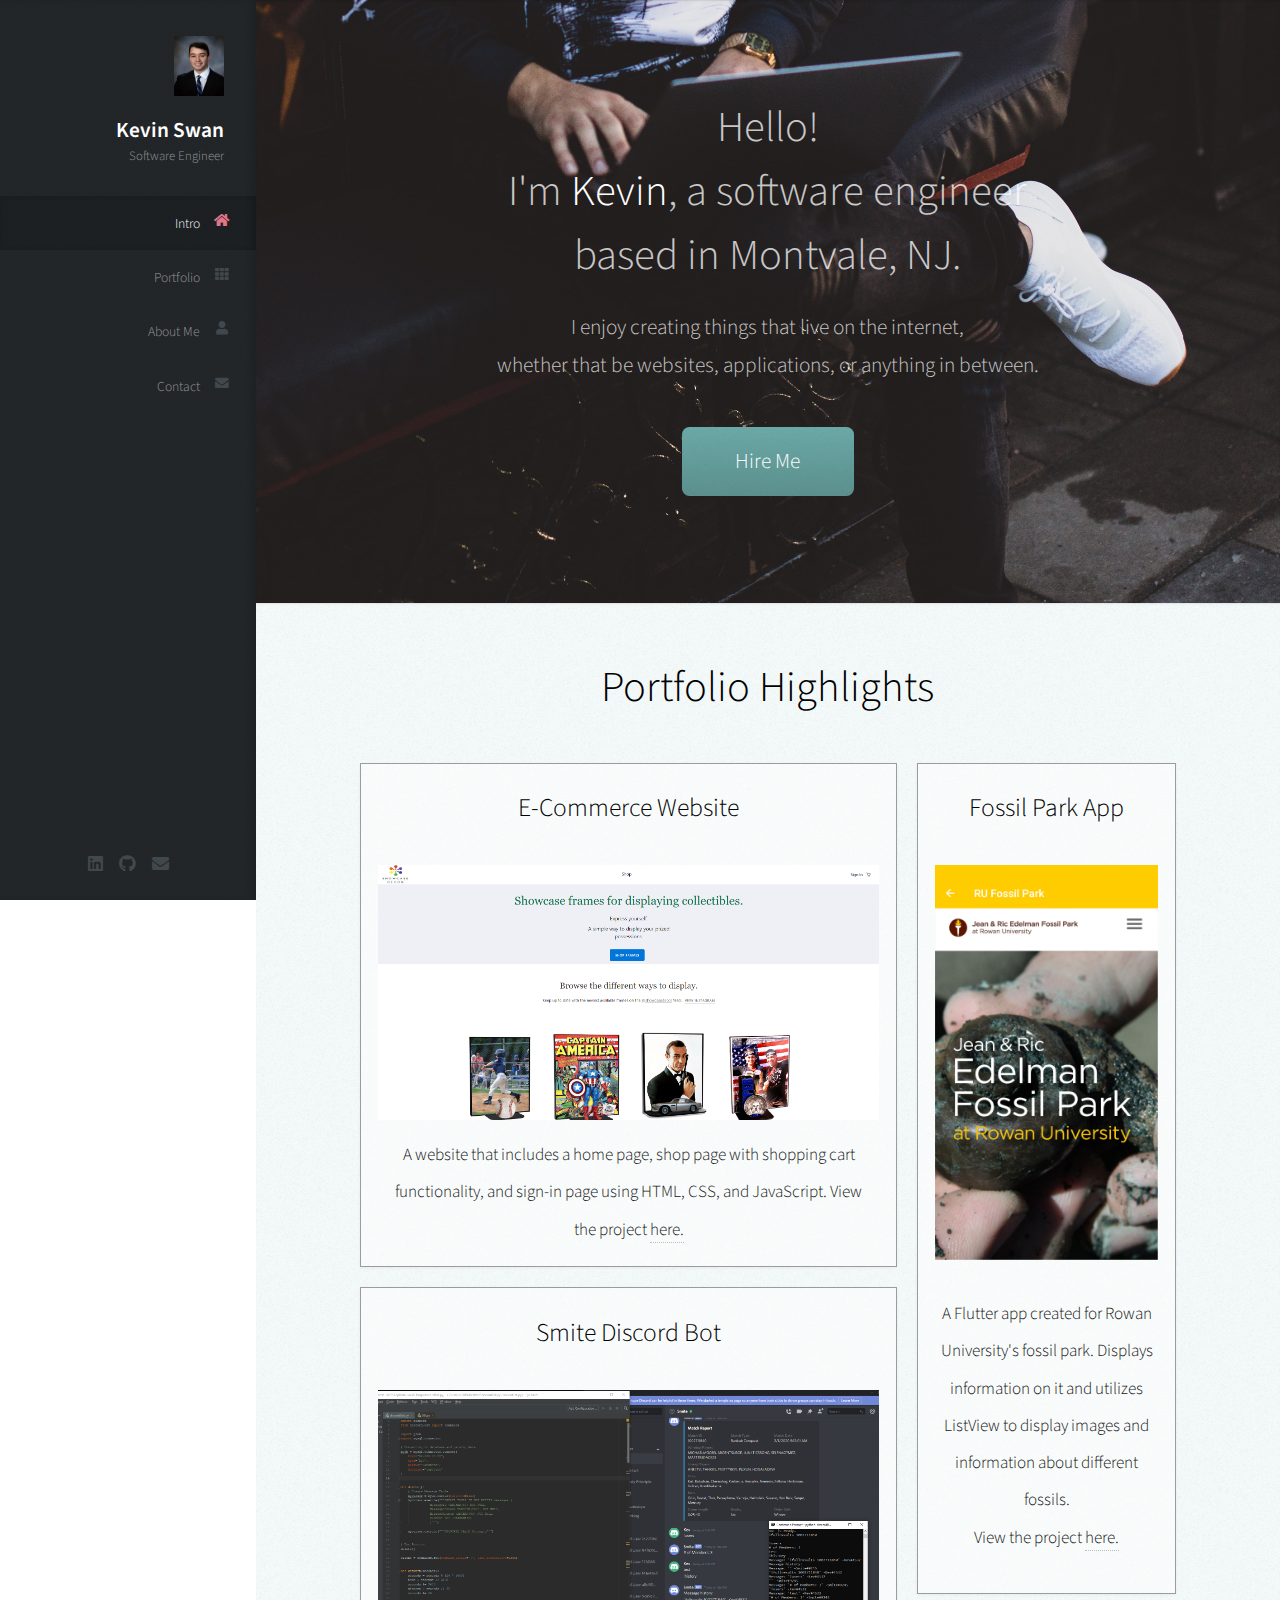
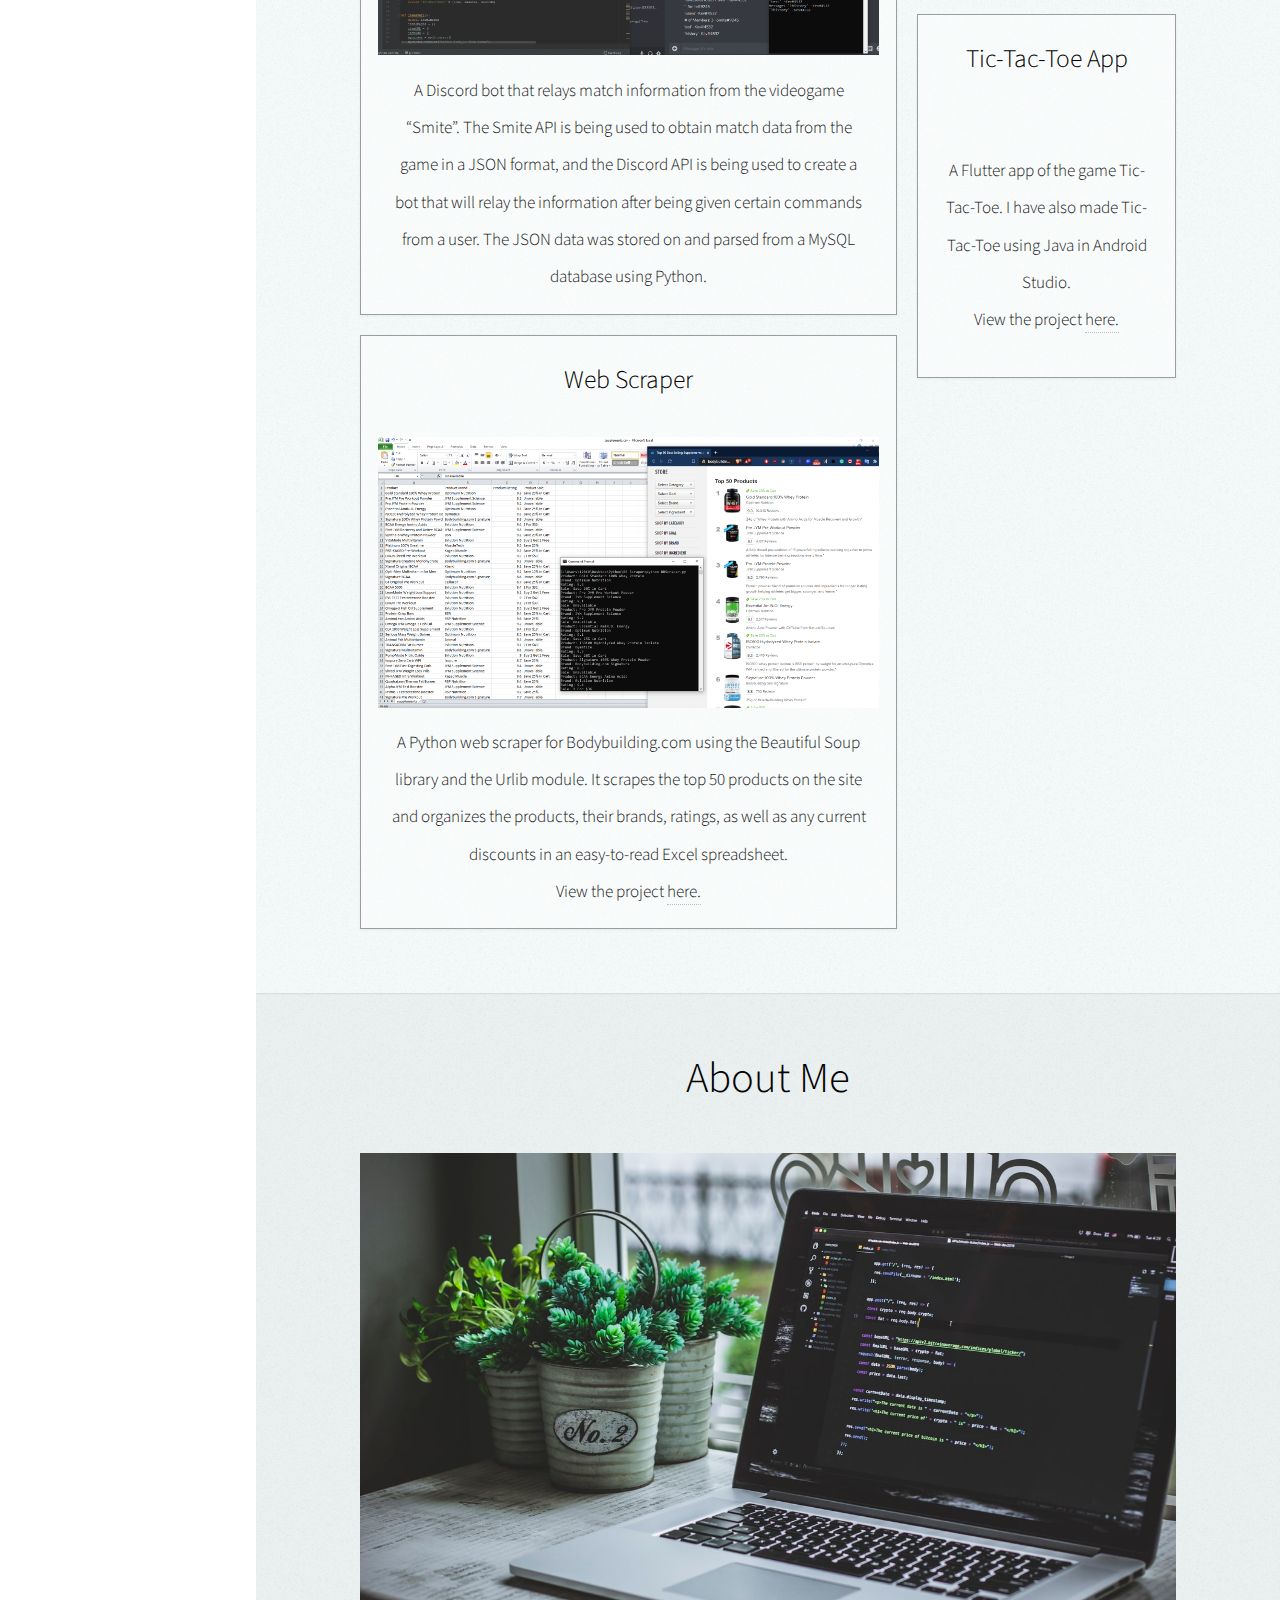
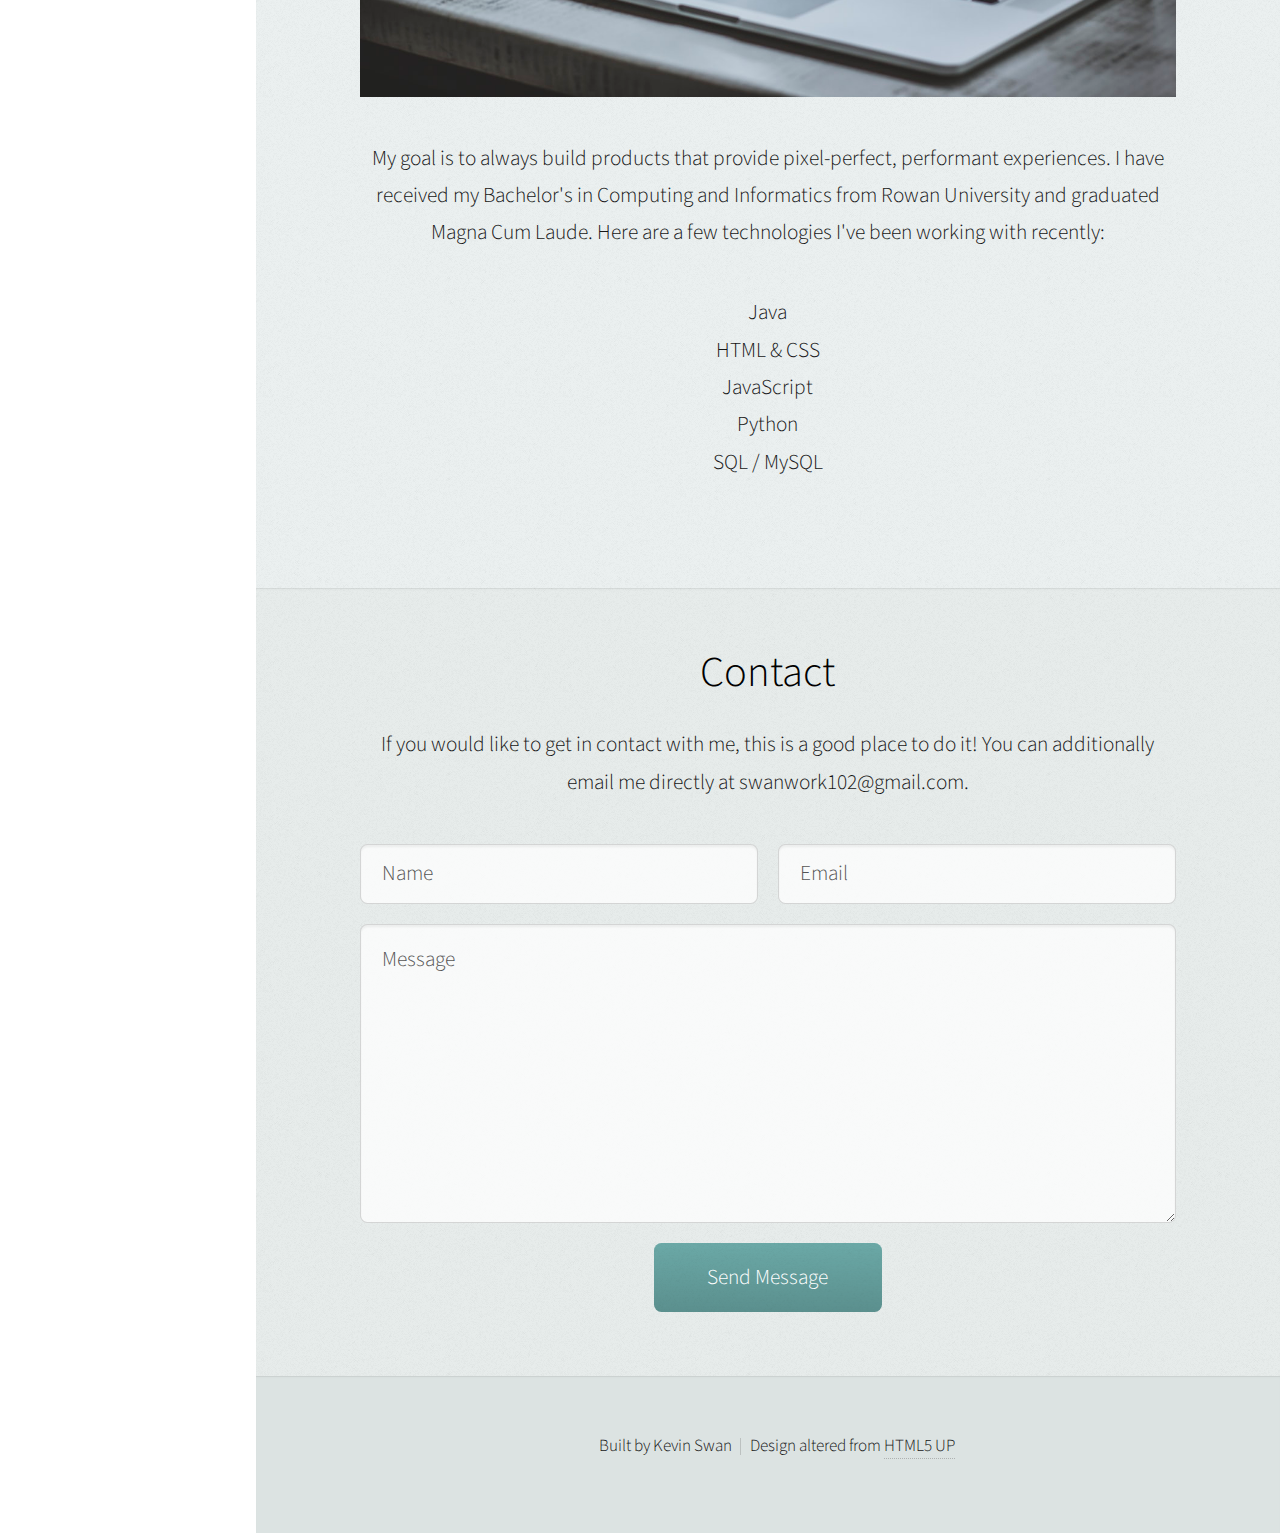
==== index.html @ 659f4542 "Add files via upload" ====
<!DOCTYPE HTML>
<!--
	Prologue by HTML5 UP
	html5up.net | @ajlkn
	Free for personal and commercial use under the CCA 3.0 license (html5up.net/license)
-->
<html>
	<head>
		<title>Prologue by HTML5 UP</title>
		<meta charset="utf-8" />
		<meta name="viewport" content="width=device-width, initial-scale=1, user-scalable=no" />
		<link rel="stylesheet" href="assets/css/main.css" />
	</head>
	<body class="is-preload">

		<!-- Header -->
			<div id="header">

				<div class="top">

					<!-- Logo -->
						<div id="logo">
							<span class="image avatar48"><img src="images/portrait.JPEG" alt="" /></span>
							<h1 id="title">Kevin Swan</h1>
							<p>Software Engineer</p>
						</div>

					<!-- Nav -->
						<nav id="nav">
							<ul>
								<li><a href="#top" id="top-link"><span class="icon solid fa-home">Intro</span></a></li>
								<li><a href="#portfolio" id="portfolio-link"><span class="icon solid fa-th">Portfolio</span></a></li>
								<li><a href="#about" id="about-link"><span class="icon solid fa-user">About Me</span></a></li>
								<li><a href="#contact" id="contact-link"><span class="icon solid fa-envelope">Contact</span></a></li>
							</ul>
						</nav>

				</div>

				<div class="bottom">

					<!-- Social Icons -->
						<ul class="icons">
							<li><a href="https://www.linkedin.com/in/kevinswan102/"  target="_blank" class="icon brands fa-linkedin"><span class="label">LinkedIn</span></a></li>
							<li><a href="https://github.com/kevinswan102"  target="_blank" class="icon brands fa-github"><span class="label">Github</span></a></li>
							<li><a href="mailto:swanwork102@gmail.com" class="icon solid fa-envelope"  target="_blank" ><span class="label">Email</span></a></li>
						</ul>

				</div>

			</div>

			
		<!-- Main -->
			<div id="main">

				<!-- Intro -->
					<section id="top" class="one dark cover">
						<div class="container">

							<header>
								<h2 class="alt">
									Hello!<br> I'm <strong>Kevin</strong>, a software engineer  <br /> based in Montvale, NJ.
								</h2>
								
								<p>I enjoy creating things that live on the internet, <br/> whether that be websites, applications, or anything in between.</p>
							</header>

							<footer>
								<a href="#contact" class="button scrolly">Hire Me</a>
							</footer>

						</div>
					</section>

				<!-- Portfolio -->
					<section id="portfolio" class="two">
						<div class="container">

							<header>
								<h2>Portfolio Highlights</h2>
							</header>

							<div class="row">
								<div class="col-8 col-12-mobile">
									<article class="item" style="border-style: double;">
										<header>
											<h3>E-Commerce Website</h3><br>
										<a href="https://github.com/kevinswan102/Showcase-Decor-Website" target="_blank" class="image fit"><img src="images/showcase.PNG"  alt="" /></a>
											<p style = "padding: 0% 03%;"> A website that includes a home page, shop page with shopping cart functionality, 
												and sign-in page using HTML, CSS, and JavaScript. View the project <a href="https://github.com/kevinswan102/Showcase-Decor-Website"  target="_blank">here. </a></p>
										</header>
									</article>
									<article class="item">
										<header>
											<h3>Smite Discord Bot</h3><br>
										<a class="image fit"><img src="images/stage3.PNG" alt="" /></a>
								
											<p style = "padding: 0% 2%;"> A Discord bot that relays match information from the videogame “Smite”. 
												The Smite API is being used to obtain match data from the game in a JSON format, and the Discord API is being
												 used to create a bot that will relay the information after being given certain commands from a user. 
												 The JSON data was stored on and parsed from a MySQL database using Python.</p>
										</header>
									</article>
									<article class="item">
										<header>
											<h3>Web Scraper</h3> <br>
										<a href="#" class="image fit"><img src="images/scraper.PNG" alt="" /></a>
									
										
											<p style = "padding: 0% 2%;"> A Python web scraper for Bodybuilding.com using the
												 Beautiful Soup library and the Urlib module. It scrapes the top 50 products on 
												 the site and organizes the products, their brands, ratings, as well as any current discounts
												  in an easy-to-read Excel spreadsheet. <br> View the project <a href="https://github.com/kevinswan102/Python-WebScrapers/blob/master/bbScraper.py"  target="_blank">here. </a></p>
										</header>
									</article>


								</div>
								
								<div class="col-4 col-12-mobile">
									<article class="item">
										<header>
											<h3>Fossil Park App</h3><br>
										<a href="https://github.com/kevinswan102/Fossil-Park-App" target="_blank" class="image fit"><img src="images/ss3.png" alt="" /></a>
											<p style = "padding: 8.24% 0%;">
												A Flutter app created for Rowan University's fossil park. Displays information on it 
												and utilizes ListView to display images and information about different fossils.<br> View the project <a href="https://github.com/kevinswan102/Fossil-Park-App"  target="_blank">here. </a>

											</p>
										</header>
									</article>
									<article class="item">
										<header>
											<h3>Tic-Tac-Toe App</h3><br>
										<a href="https://github.com/kevinswan102/Flutter-TicTactoe-App" target="_blank" class="image fit"><img src="images/TTTReal.PNG" alt="" /></a>
											<p style = "padding: 9% 0%;">
												A Flutter app of the game Tic-Tac-Toe. I have also made Tic-Tac-Toe using Java in Android Studio. <br> 
												View the project <a href="https://github.com/kevinswan102/Flutter-TicTactoe-App"  target="_blank">here. </a>
											</p>
										</header>
									</article>
							
								</div>
								<!--
								<div class="col-4 col-12-mobile">
									<article class="item">
										<a href="#" class="image fit"><img src="images/stage3.PNG" alt="" /></a>
										<header>
											<h3>Dolor Penatibus</h3>
										</header>
									</article>
									--->

						</div>
					</section>

				<!-- About Me -->
					<section id="about" class="three">
						<div class="container">

							<header>
								<h2>About Me</h2>
							</header>

							
							<a href="#" class="image featured"><img src="images/pic.jpg" alt="" /></a>

							<p>My goal is to always build products that provide pixel-perfect, performant experiences.

								I have received my Bachelor's in Computing and Informatics from Rowan University and graduated Magna Cum Laude. 
								
								Here are a few technologies I've been working with recently:
								<center>
								Java <br>
								HTML & CSS <br>
								JavaScript <br>
								Python <br>
								SQL / MySQL
							</center>
								</p>
							
						</div>
					</section>

				<!-- Contact -->
					<section id="contact" class="four">
						<div class="container">

							<header>
								<h2>Contact</h2>
								<p>If you would like to get in contact with me, this is a good place to do it! You can additionally email me directly at swanwork102@gmail.com. </p>
							</header>

							<form action="https://formspree.io/f/meqpadwb" method="post">
								<div class="row">
									<div class="col-6 col-12-mobile"><input type="text" name="name" placeholder="Name" /></div>
									<div class="col-6 col-12-mobile"><input type="text" name="email" placeholder="Email" /></div>
									<div class="col-12">
										<textarea name="message" placeholder="Message"></textarea>
									</div>
									<div class="col-12">
										<input type="submit" value="Send Message" />
									</div>
								</div>
							</form>

						</div>
					</section>

			</div>

		<!-- Footer -->
			<div id="footer">

				<!-- Copyright -->
					<ul class="copyright">
						<li>Built by Kevin Swan</li><li>Design altered from <a href="http://html5up.net">HTML5 UP</a></li>
					</ul>

			</div>

		<!-- Scripts -->
			<script src="assets/js/jquery.min.js"></script>
			<script src="assets/js/jquery.scrolly.min.js"></script>
			<script src="assets/js/jquery.scrollex.min.js"></script>
			<script src="assets/js/browser.min.js"></script>
			<script src="assets/js/breakpoints.min.js"></script>
			<script src="assets/js/util.js"></script>
			<script src="assets/js/main.js"></script>

	</body>
</html>
---- assets/css/main.css ----
@import url("fontawesome-all.min.css");
@import url("https://fonts.googleapis.com/css?family=Source+Sans+Pro:300,300italic,400,600");

/*
	Prologue by HTML5 UP
	html5up.net | @ajlkn
	Free for personal and commercial use under the CCA 3.0 license (html5up.net/license)
*/

html, body, div, span, applet, object,
iframe, h1, h2, h3, h4, h5, h6, p, blockquote,
pre, a, abbr, acronym, address, big, cite,
code, del, dfn, em, img, ins, kbd, q, s, samp,
small, strike, strong, sub, sup, tt, var, b,
u, i, center, dl, dt, dd, ol, ul, li, fieldset,
form, label, legend, table, caption, tbody,
tfoot, thead, tr, th, td, article, aside,
canvas, details, embed, figure, figcaption,
footer, header, hgroup, menu, nav, output, ruby,
section, summary, time, mark, audio, video {
	margin: 0;
	padding: 0;
	border: 0;
	font-size: 100%;
	font: inherit;
	vertical-align: baseline;}

article, aside, details, figcaption, figure,
footer, header, hgroup, menu, nav, section {
	display: block;}

body {
	line-height: 1;
}

ol, ul {
	list-style: none;
}

blockquote, q {
	quotes: none;
}

	blockquote:before, blockquote:after, q:before, q:after {
		content: '';
		content: none;
	}

table {
	border-collapse: collapse;
	border-spacing: 0;
}

body {
	-webkit-text-size-adjust: none;
}

mark {
	background-color: transparent;
	color: inherit;
}

input::-moz-focus-inner {
	border: 0;
	padding: 0;
}

input, select, textarea {
	-moz-appearance: none;
	-webkit-appearance: none;
	-ms-appearance: none;
	appearance: none;
}

/* Basic */

	html {
		box-sizing: border-box;
	}

	*, *:before, *:after {
		box-sizing: inherit;
	}

	body {
		background: #fff;
		font-family: 'Source Sans Pro', sans-serif;
		font-size: 19pt;
		font-weight: 300;
		line-height: 1.75em;
		color: rgb(22, 22, 22);
	}

		body.is-preload *, body.is-preload *:before, body.is-preload *:after {
			-moz-animation: none !important;
			-webkit-animation: none !important;
			-ms-animation: none !important;
			animation: none !important;
			-moz-transition: none !important;
			-webkit-transition: none !important;
			-ms-transition: none !important;
			transition: none !important;
		}

	input, textarea, select {
		font-family: 'Source Sans Pro', sans-serif;
		font-size: 19pt;
		font-weight: 300;
		line-height: 1.75em;
		color: #888;
	}

	h1, h2, h3, h4, h5, h6 {
		font-weight: 300;
		color: rgb(0, 0, 0);
		line-height: 1.5em;
	}

	h1 a, h2 a, h3 a, h4 a, h5 a, h6 a {
		color: inherit;
		text-decoration: none;
	}

		h1 a strong, h2 a strong, h3 a strong, h4 a strong, h5 a strong, h6 a strong {
			color: #333;
		}

	h2 {
		font-size: 2em;
		letter-spacing: 0px;
	}

		h2.alt {
			color: #888;
		}

			h2.alt strong {
				color: #666;
			}

	h3 {
		font-size: 1.5em;
	}

	header {
		margin: -.5em 0 2em 0;
	}

		header > p {
			margin: 1em 0 0 0;
		}

	footer {
		margin: 2em 0 0 0;
	}

	strong, b {
		font-weight: 300;
		color: #666;
	}

	em, i {
		font-style: italic;
	}

	a {
		text-decoration: none;
		color: inherit;
		border-bottom: dotted 1px rgba(128, 128, 128, 0.5);
		-moz-transition: color 0.35s ease-in-out, border-bottom-color 0.35s ease-in-out;
		-webkit-transition: color 0.35s ease-in-out, border-bottom-color 0.35s ease-in-out;
		-ms-transition: color 0.35s ease-in-out, border-bottom-color 0.35s ease-in-out;
		transition: color 0.35s ease-in-out, border-bottom-color 0.35s ease-in-out;
		outline: 0;
	}

		a:hover {
			color: #E27689;
			border-bottom-color: rgba(255, 255, 255, 0);
		}

	sub {
		position: relative;
		top: 0.5em;
		font-size: 0.8em;
	}

	sup {
		position: relative;
		top: -0.5em;
		font-size: 0.8em;
	}

	hr {
		border: 0;
		border-top: solid 1px #ddd;
	}

	blockquote {
		border-left: solid 0.5em #ddd;
		padding: 1em 0 1em 2em;
		font-style: italic;
	}

	p, ul, ol, dl, table {
		margin-bottom: 2em;
	}

	br.clear {
		clear: both;
	}


/* Container */

	.container {
		margin: 0 auto;
		max-width: 88%;
		width: 1400px;
	}

		@media screen and (min-width: 961px) and (max-width: 1880px) {

			.container {
				width: 1200px;
			}

		}

		@media screen and (min-width: 961px) and (max-width: 1620px) {

			.container {
				width: 960px;
			}

		}

		@media screen and (min-width: 961px) and (max-width: 1320px) {

			.container {
				width: 100%;
			}

		}

		@media screen and (max-width: 960px) {

			.container {
				width: 100%;
			}

		}

		@media screen and (max-width: 736px) {

			.container {
				width: 100%;
			}

		}

/* Row */

	.row {
		display: flex;
		flex-wrap: wrap;
		box-sizing: border-box;
		align-items: stretch;
	}

		.row > * {
			box-sizing: border-box;
		}

		.row.gtr-uniform > * > :last-child {
			margin-bottom: 0;
		}

		.row.aln-left {
			justify-content: flex-start;
		}

		.row.aln-center {
			justify-content: center;
		}

		.row.aln-right {
			justify-content: flex-end;
		}

		.row.aln-top {
			align-items: flex-start;
		}

		.row.aln-middle {
			align-items: center;
		}

		.row.aln-bottom {
			align-items: flex-end;
		}

		.row > .imp {
			order: -1;
		}

		.row > .col-1 {
			width: 8.33333%;
		}

		.row > .off-1 {
			margin-left: 8.33333%;
		}

		.row > .col-2 {
			width: 16.66667%;
		}

		.row > .off-2 {
			margin-left: 16.66667%;
		}

		.row > .col-3 {
			width: 25%;
		}

		.row > .off-3 {
			margin-left: 25%;
		}

		.row > .col-4 {
			width: 33.33333%;
		}

		.row > .off-4 {
			margin-left: 33.33333%;
		}

		.row > .col-5 {
			width: 41.66667%;
		}

		.row > .off-5 {
			margin-left: 41.66667%;
		}

		.row > .col-6 {
			width: 50%;
		}

		.row > .off-6 {
			margin-left: 50%;
		}

		.row > .col-7 {
			width: 58.33333%;
		}

		.row > .off-7 {
			margin-left: 58.33333%;
		}

		.row > .col-8 {
			width: 66.66667%;
		}

		.row > .off-8 {
			margin-left: 66.66667%;
		}

		.row > .col-9 {
			width: 75%;
		}

		.row > .off-9 {
			margin-left: 75%;
		}

		.row > .col-10 {
			width: 83.33333%;
		}

		.row > .off-10 {
			margin-left: 83.33333%;
		}

		.row > .col-11 {
			width: 91.66667%;
		}

		.row > .off-11 {
			margin-left: 91.66667%;
		}

		.row > .col-12 {
			width: 100%;
		}

		.row > .off-12 {
			margin-left: 100%;
		}

		.row.gtr-0 {
			margin-top: 0px;
			margin-left: 0px;
		}

			.row.gtr-0 > * {
				padding: 0px 0 0 0px;
			}

			.row.gtr-0.gtr-uniform {
				margin-top: 0px;
			}

				.row.gtr-0.gtr-uniform > * {
					padding-top: 0px;
				}

		.row.gtr-25 {
			margin-top: -10px;
			margin-left: -10px;
		}

			.row.gtr-25 > * {
				padding: 10px 0 0 10px;
			}

			.row.gtr-25.gtr-uniform {
				margin-top: -10px;
			}

				.row.gtr-25.gtr-uniform > * {
					padding-top: 10px;
				}

		.row.gtr-50 {
			margin-top: -20px;
			margin-left: -20px;
		}

			.row.gtr-50 > * {
				padding: 20px 0 0 20px;
			}

			.row.gtr-50.gtr-uniform {
				margin-top: -20px;
			}

				.row.gtr-50.gtr-uniform > * {
					padding-top: 20px;
				}

		.row {
			margin-top: -40px;
			margin-left: -40px;
		}

			.row > * {
				padding: 40px 0 0 40px;
			}

			.row.gtr-uniform {
				margin-top: -40px;
			}

				.row.gtr-uniform > * {
					padding-top: 40px;
				}

		.row.gtr-150 {
			margin-top: -60px;
			margin-left: -60px;
		}

			.row.gtr-150 > * {
				padding: 60px 0 0 60px;
			}

			.row.gtr-150.gtr-uniform {
				margin-top: -60px;
			}

				.row.gtr-150.gtr-uniform > * {
					padding-top: 60px;
				}

		.row.gtr-200 {
			margin-top: -80px;
			margin-left: -80px;
		}

			.row.gtr-200 > * {
				padding: 80px 0 0 80px;
			}

			.row.gtr-200.gtr-uniform {
				margin-top: -80px;
			}

				.row.gtr-200.gtr-uniform > * {
					padding-top: 80px;
				}

		@media screen and (min-width: 961px) and (max-width: 1880px) {

			.row {
				display: flex;
				flex-wrap: wrap;
				box-sizing: border-box;
				align-items: stretch;
			}

				.row > * {
					box-sizing: border-box;
				}

				.row.gtr-uniform > * > :last-child {
					margin-bottom: 0;
				}

				.row.aln-left {
					justify-content: flex-start;
				}

				.row.aln-center {
					justify-content: center;
				}

				.row.aln-right {
					justify-content: flex-end;
				}

				.row.aln-top {
					align-items: flex-start;
				}

				.row.aln-middle {
					align-items: center;
				}

				.row.aln-bottom {
					align-items: flex-end;
				}

				.row > .imp-wide {
					order: -1;
				}

				.row > .col-1-wide {
					width: 8.33333%;
				}

				.row > .off-1-wide {
					margin-left: 8.33333%;
				}

				.row > .col-2-wide {
					width: 16.66667%;
				}

				.row > .off-2-wide {
					margin-left: 16.66667%;
				}

				.row > .col-3-wide {
					width: 25%;
				}

				.row > .off-3-wide {
					margin-left: 25%;
				}

				.row > .col-4-wide {
					width: 33.33333%;
				}

				.row > .off-4-wide {
					margin-left: 33.33333%;
				}

				.row > .col-5-wide {
					width: 41.66667%;
				}

				.row > .off-5-wide {
					margin-left: 41.66667%;
				}

				.row > .col-6-wide {
					width: 50%;
				}

				.row > .off-6-wide {
					margin-left: 50%;
				}

				.row > .col-7-wide {
					width: 58.33333%;
				}

				.row > .off-7-wide {
					margin-left: 58.33333%;
				}

				.row > .col-8-wide {
					width: 66.66667%;
				}

				.row > .off-8-wide {
					margin-left: 66.66667%;
				}

				.row > .col-9-wide {
					width: 75%;
				}

				.row > .off-9-wide {
					margin-left: 75%;
				}

				.row > .col-10-wide {
					width: 83.33333%;
				}

				.row > .off-10-wide {
					margin-left: 83.33333%;
				}

				.row > .col-11-wide {
					width: 91.66667%;
				}

				.row > .off-11-wide {
					margin-left: 91.66667%;
				}

				.row > .col-12-wide {
					width: 100%;
				}

				.row > .off-12-wide {
					margin-left: 100%;
				}

				.row.gtr-0 {
					margin-top: 0px;
					margin-left: 0px;
				}

					.row.gtr-0 > * {
						padding: 0px 0 0 0px;
					}

					.row.gtr-0.gtr-uniform {
						margin-top: 0px;
					}

						.row.gtr-0.gtr-uniform > * {
							padding-top: 0px;
						}

				.row.gtr-25 {
					margin-top: -10px;
					margin-left: -10px;
				}

					.row.gtr-25 > * {
						padding: 10px 0 0 10px;
					}

					.row.gtr-25.gtr-uniform {
						margin-top: -10px;
					}

						.row.gtr-25.gtr-uniform > * {
							padding-top: 10px;
						}

				.row.gtr-50 {
					margin-top: -20px;
					margin-left: -20px;
				}

					.row.gtr-50 > * {
						padding: 20px 0 0 20px;
					}

					.row.gtr-50.gtr-uniform {
						margin-top: -20px;
					}

						.row.gtr-50.gtr-uniform > * {
							padding-top: 20px;
						}

				.row {
					margin-top: -40px;
					margin-left: -40px;
				}

					.row > * {
						padding: 40px 0 0 40px;
					}

					.row.gtr-uniform {
						margin-top: -40px;
					}

						.row.gtr-uniform > * {
							padding-top: 40px;
						}

				.row.gtr-150 {
					margin-top: -60px;
					margin-left: -60px;
				}

					.row.gtr-150 > * {
						padding: 60px 0 0 60px;
					}

					.row.gtr-150.gtr-uniform {
						margin-top: -60px;
					}

						.row.gtr-150.gtr-uniform > * {
							padding-top: 60px;
						}

				.row.gtr-200 {
					margin-top: -80px;
					margin-left: -80px;
				}

					.row.gtr-200 > * {
						padding: 80px 0 0 80px;
					}

					.row.gtr-200.gtr-uniform {
						margin-top: -80px;
					}

						.row.gtr-200.gtr-uniform > * {
							padding-top: 80px;
						}

		}

		@media screen and (min-width: 961px) and (max-width: 1620px) {

			.row {
				display: flex;
				flex-wrap: wrap;
				box-sizing: border-box;
				align-items: stretch;
			}

				.row > * {
					box-sizing: border-box;
				}

				.row.gtr-uniform > * > :last-child {
					margin-bottom: 0;
				}

				.row.aln-left {
					justify-content: flex-start;
				}

				.row.aln-center {
					justify-content: center;
				}

				.row.aln-right {
					justify-content: flex-end;
				}

				.row.aln-top {
					align-items: flex-start;
				}

				.row.aln-middle {
					align-items: center;
				}

				.row.aln-bottom {
					align-items: flex-end;
				}

				.row > .imp-normal {
					order: -1;
				}

				.row > .col-1-normal {
					width: 8.33333%;
				}

				.row > .off-1-normal {
					margin-left: 8.33333%;
				}

				.row > .col-2-normal {
					width: 16.66667%;
				}

				.row > .off-2-normal {
					margin-left: 16.66667%;
				}

				.row > .col-3-normal {
					width: 25%;
				}

				.row > .off-3-normal {
					margin-left: 25%;
				}

				.row > .col-4-normal {
					width: 33.33333%;
				}

				.row > .off-4-normal {
					margin-left: 33.33333%;
				}

				.row > .col-5-normal {
					width: 41.66667%;
				}

				.row > .off-5-normal {
					margin-left: 41.66667%;
				}

				.row > .col-6-normal {
					width: 50%;
				}

				.row > .off-6-normal {
					margin-left: 50%;
				}

				.row > .col-7-normal {
					width: 58.33333%;
				}

				.row > .off-7-normal {
					margin-left: 58.33333%;
				}

				.row > .col-8-normal {
					width: 66.66667%;
				}

				.row > .off-8-normal {
					margin-left: 66.66667%;
				}

				.row > .col-9-normal {
					width: 75%;
				}

				.row > .off-9-normal {
					margin-left: 75%;
				}

				.row > .col-10-normal {
					width: 83.33333%;
				}

				.row > .off-10-normal {
					margin-left: 83.33333%;
				}

				.row > .col-11-normal {
					width: 91.66667%;
				}

				.row > .off-11-normal {
					margin-left: 91.66667%;
				}

				.row > .col-12-normal {
					width: 100%;
				}

				.row > .off-12-normal {
					margin-left: 100%;
				}

				.row.gtr-0 {
					margin-top: 0px;
					margin-left: 0px;
				}

					.row.gtr-0 > * {
						padding: 0px 0 0 0px;
					}

					.row.gtr-0.gtr-uniform {
						margin-top: 0px;
					}

						.row.gtr-0.gtr-uniform > * {
							padding-top: 0px;
						}

				.row.gtr-25 {
					margin-top: -10px;
					margin-left: -10px;
				}

					.row.gtr-25 > * {
						padding: 10px 0 0 10px;
					}

					.row.gtr-25.gtr-uniform {
						margin-top: -10px;
					}

						.row.gtr-25.gtr-uniform > * {
							padding-top: 10px;
						}

				.row.gtr-50 {
					margin-top: -20px;
					margin-left: -20px;
				}

					.row.gtr-50 > * {
						padding: 20px 0 0 20px;
					}

					.row.gtr-50.gtr-uniform {
						margin-top: -20px;
					}

						.row.gtr-50.gtr-uniform > * {
							padding-top: 20px;
						}

				.row {
					margin-top: -40px;
					margin-left: -40px;
				}

					.row > * {
						padding: 40px 0 0 40px;
					}

					.row.gtr-uniform {
						margin-top: -40px;
					}

						.row.gtr-uniform > * {
							padding-top: 40px;
						}

				.row.gtr-150 {
					margin-top: -60px;
					margin-left: -60px;
				}

					.row.gtr-150 > * {
						padding: 60px 0 0 60px;
					}

					.row.gtr-150.gtr-uniform {
						margin-top: -60px;
					}

						.row.gtr-150.gtr-uniform > * {
							padding-top: 60px;
						}

				.row.gtr-200 {
					margin-top: -80px;
					margin-left: -80px;
				}

					.row.gtr-200 > * {
						padding: 80px 0 0 80px;
					}

					.row.gtr-200.gtr-uniform {
						margin-top: -80px;
					}

						.row.gtr-200.gtr-uniform > * {
							padding-top: 80px;
						}

		}

		@media screen and (min-width: 961px) and (max-width: 1320px) {

			.row {
				display: flex;
				flex-wrap: wrap;
				box-sizing: border-box;
				align-items: stretch;
			}

				.row > * {
					box-sizing: border-box;
				}

				.row.gtr-uniform > * > :last-child {
					margin-bottom: 0;
				}

				.row.aln-left {
					justify-content: flex-start;
				}

				.row.aln-center {
					justify-content: center;
				}

				.row.aln-right {
					justify-content: flex-end;
				}

				.row.aln-top {
					align-items: flex-start;
				}

				.row.aln-middle {
					align-items: center;
				}

				.row.aln-bottom {
					align-items: flex-end;
				}

				.row > .imp-narrow {
					order: -1;
				}

				.row > .col-1-narrow {
					width: 8.33333%;
				}

				.row > .off-1-narrow {
					margin-left: 8.33333%;
				}

				.row > .col-2-narrow {
					width: 16.66667%;
				}

				.row > .off-2-narrow {
					margin-left: 16.66667%;
				}

				.row > .col-3-narrow {
					width: 25%;
				}

				.row > .off-3-narrow {
					margin-left: 25%;
				}

				.row > .col-4-narrow {
					width: 33.33333%;
				}

				.row > .off-4-narrow {
					margin-left: 33.33333%;
				}

				.row > .col-5-narrow {
					width: 41.66667%;
				}

				.row > .off-5-narrow {
					margin-left: 41.66667%;
				}

				.row > .col-6-narrow {
					width: 50%;
				}

				.row > .off-6-narrow {
					margin-left: 50%;
				}

				.row > .col-7-narrow {
					width: 58.33333%;
				}

				.row > .off-7-narrow {
					margin-left: 58.33333%;
				}

				.row > .col-8-narrow {
					width: 66.66667%;
				}

				.row > .off-8-narrow {
					margin-left: 66.66667%;
				}

				.row > .col-9-narrow {
					width: 75%;
				}

				.row > .off-9-narrow {
					margin-left: 75%;
				}

				.row > .col-10-narrow {
					width: 83.33333%;
				}

				.row > .off-10-narrow {
					margin-left: 83.33333%;
				}

				.row > .col-11-narrow {
					width: 91.66667%;
				}

				.row > .off-11-narrow {
					margin-left: 91.66667%;
				}

				.row > .col-12-narrow {
					width: 100%;
				}

				.row > .off-12-narrow {
					margin-left: 100%;
				}

				.row.gtr-0 {
					margin-top: 0px;
					margin-left: 0px;
				}

					.row.gtr-0 > * {
						padding: 0px 0 0 0px;
					}

					.row.gtr-0.gtr-uniform {
						margin-top: 0px;
					}

						.row.gtr-0.gtr-uniform > * {
							padding-top: 0px;
						}

				.row.gtr-25 {
					margin-top: -5px;
					margin-left: -5px;
				}

					.row.gtr-25 > * {
						padding: 5px 0 0 5px;
					}

					.row.gtr-25.gtr-uniform {
						margin-top: -5px;
					}

						.row.gtr-25.gtr-uniform > * {
							padding-top: 5px;
						}

				.row.gtr-50 {
					margin-top: -10px;
					margin-left: -10px;
				}

					.row.gtr-50 > * {
						padding: 10px 0 0 10px;
					}

					.row.gtr-50.gtr-uniform {
						margin-top: -10px;
					}

						.row.gtr-50.gtr-uniform > * {
							padding-top: 10px;
						}

				.row {
					margin-top: -20px;
					margin-left: -20px;
				}

					.row > * {
						padding: 20px 0 0 20px;
					}

					.row.gtr-uniform {
						margin-top: -20px;
					}

						.row.gtr-uniform > * {
							padding-top: 20px;
						}

				.row.gtr-150 {
					margin-top: -30px;
					margin-left: -30px;
				}

					.row.gtr-150 > * {
						padding: 30px 0 0 30px;
					}

					.row.gtr-150.gtr-uniform {
						margin-top: -30px;
					}

						.row.gtr-150.gtr-uniform > * {
							padding-top: 30px;
						}

				.row.gtr-200 {
					margin-top: -40px;
					margin-left: -40px;
				}

					.row.gtr-200 > * {
						padding: 40px 0 0 40px;
					}

					.row.gtr-200.gtr-uniform {
						margin-top: -40px;
					}

						.row.gtr-200.gtr-uniform > * {
							padding-top: 40px;
						}

		}

		@media screen and (max-width: 960px) {

			.row {
				display: flex;
				flex-wrap: wrap;
				box-sizing: border-box;
				align-items: stretch;
			}

				.row > * {
					box-sizing: border-box;
				}

				.row.gtr-uniform > * > :last-child {
					margin-bottom: 0;
				}

				.row.aln-left {
					justify-content: flex-start;
				}

				.row.aln-center {
					justify-content: center;
				}

				.row.aln-right {
					justify-content: flex-end;
				}

				.row.aln-top {
					align-items: flex-start;
				}

				.row.aln-middle {
					align-items: center;
				}

				.row.aln-bottom {
					align-items: flex-end;
				}

				.row > .imp-narrower {
					order: -1;
				}

				.row > .col-1-narrower {
					width: 8.33333%;
				}

				.row > .off-1-narrower {
					margin-left: 8.33333%;
				}

				.row > .col-2-narrower {
					width: 16.66667%;
				}

				.row > .off-2-narrower {
					margin-left: 16.66667%;
				}

				.row > .col-3-narrower {
					width: 25%;
				}

				.row > .off-3-narrower {
					margin-left: 25%;
				}

				.row > .col-4-narrower {
					width: 33.33333%;
				}

				.row > .off-4-narrower {
					margin-left: 33.33333%;
				}

				.row > .col-5-narrower {
					width: 41.66667%;
				}

				.row > .off-5-narrower {
					margin-left: 41.66667%;
				}

				.row > .col-6-narrower {
					width: 50%;
				}

				.row > .off-6-narrower {
					margin-left: 50%;
				}

				.row > .col-7-narrower {
					width: 58.33333%;
				}

				.row > .off-7-narrower {
					margin-left: 58.33333%;
				}

				.row > .col-8-narrower {
					width: 66.66667%;
				}

				.row > .off-8-narrower {
					margin-left: 66.66667%;
				}

				.row > .col-9-narrower {
					width: 75%;
				}

				.row > .off-9-narrower {
					margin-left: 75%;
				}

				.row > .col-10-narrower {
					width: 83.33333%;
				}

				.row > .off-10-narrower {
					margin-left: 83.33333%;
				}

				.row > .col-11-narrower {
					width: 91.66667%;
				}

				.row > .off-11-narrower {
					margin-left: 91.66667%;
				}

				.row > .col-12-narrower {
					width: 100%;
				}

				.row > .off-12-narrower {
					margin-left: 100%;
				}

				.row.gtr-0 {
					margin-top: 0px;
					margin-left: 0px;
				}

					.row.gtr-0 > * {
						padding: 0px 0 0 0px;
					}

					.row.gtr-0.gtr-uniform {
						margin-top: 0px;
					}

						.row.gtr-0.gtr-uniform > * {
							padding-top: 0px;
						}

				.row.gtr-25 {
					margin-top: -5px;
					margin-left: -5px;
				}

					.row.gtr-25 > * {
						padding: 5px 0 0 5px;
					}

					.row.gtr-25.gtr-uniform {
						margin-top: -5px;
					}

						.row.gtr-25.gtr-uniform > * {
							padding-top: 5px;
						}

				.row.gtr-50 {
					margin-top: -10px;
					margin-left: -10px;
				}

					.row.gtr-50 > * {
						padding: 10px 0 0 10px;
					}

					.row.gtr-50.gtr-uniform {
						margin-top: -10px;
					}

						.row.gtr-50.gtr-uniform > * {
							padding-top: 10px;
						}

				.row {
					margin-top: -20px;
					margin-left: -20px;
				}

					.row > * {
						padding: 20px 0 0 20px;
					}

					.row.gtr-uniform {
						margin-top: -20px;
					}

						.row.gtr-uniform > * {
							padding-top: 20px;
						}

				.row.gtr-150 {
					margin-top: -30px;
					margin-left: -30px;
				}

					.row.gtr-150 > * {
						padding: 30px 0 0 30px;
					}

					.row.gtr-150.gtr-uniform {
						margin-top: -30px;
					}

						.row.gtr-150.gtr-uniform > * {
							padding-top: 30px;
						}

				.row.gtr-200 {
					margin-top: -40px;
					margin-left: -40px;
				}

					.row.gtr-200 > * {
						padding: 40px 0 0 40px;
					}

					.row.gtr-200.gtr-uniform {
						margin-top: -40px;
					}

						.row.gtr-200.gtr-uniform > * {
							padding-top: 40px;
						}

		}

		@media screen and (max-width: 736px) {

			.row {
				display: flex;
				flex-wrap: wrap;
				box-sizing: border-box;
				align-items: stretch;
			}

				.row > * {
					box-sizing: border-box;
				}

				.row.gtr-uniform > * > :last-child {
					margin-bottom: 0;
				}

				.row.aln-left {
					justify-content: flex-start;
				}

				.row.aln-center {
					justify-content: center;
				}

				.row.aln-right {
					justify-content: flex-end;
				}

				.row.aln-top {
					align-items: flex-start;
				}

				.row.aln-middle {
					align-items: center;
				}

				.row.aln-bottom {
					align-items: flex-end;
				}

				.row > .imp-mobile {
					order: -1;
				}

				.row > .col-1-mobile {
					width: 8.33333%;
				}

				.row > .off-1-mobile {
					margin-left: 8.33333%;
				}

				.row > .col-2-mobile {
					width: 16.66667%;
				}

				.row > .off-2-mobile {
					margin-left: 16.66667%;
				}

				.row > .col-3-mobile {
					width: 25%;
				}

				.row > .off-3-mobile {
					margin-left: 25%;
				}

				.row > .col-4-mobile {
					width: 33.33333%;
				}

				.row > .off-4-mobile {
					margin-left: 33.33333%;
				}

				.row > .col-5-mobile {
					width: 41.66667%;
				}

				.row > .off-5-mobile {
					margin-left: 41.66667%;
				}

				.row > .col-6-mobile {
					width: 50%;
				}

				.row > .off-6-mobile {
					margin-left: 50%;
				}

				.row > .col-7-mobile {
					width: 58.33333%;
				}

				.row > .off-7-mobile {
					margin-left: 58.33333%;
				}

				.row > .col-8-mobile {
					width: 66.66667%;
				}

				.row > .off-8-mobile {
					margin-left: 66.66667%;
				}

				.row > .col-9-mobile {
					width: 75%;
				}

				.row > .off-9-mobile {
					margin-left: 75%;
				}

				.row > .col-10-mobile {
					width: 83.33333%;
				}

				.row > .off-10-mobile {
					margin-left: 83.33333%;
				}

				.row > .col-11-mobile {
					width: 91.66667%;
				}

				.row > .off-11-mobile {
					margin-left: 91.66667%;
				}

				.row > .col-12-mobile {
					width: 100%;
				}

				.row > .off-12-mobile {
					margin-left: 100%;
				}

				.row.gtr-0 {
					margin-top: 0px;
					margin-left: 0px;
				}

					.row.gtr-0 > * {
						padding: 0px 0 0 0px;
					}

					.row.gtr-0.gtr-uniform {
						margin-top: 0px;
					}

						.row.gtr-0.gtr-uniform > * {
							padding-top: 0px;
						}

				.row.gtr-25 {
					margin-top: -5px;
					margin-left: -5px;
				}

					.row.gtr-25 > * {
						padding: 5px 0 0 5px;
					}

					.row.gtr-25.gtr-uniform {
						margin-top: -5px;
					}

						.row.gtr-25.gtr-uniform > * {
							padding-top: 5px;
						}

				.row.gtr-50 {
					margin-top: -10px;
					margin-left: -10px;
				}

					.row.gtr-50 > * {
						padding: 10px 0 0 10px;
					}

					.row.gtr-50.gtr-uniform {
						margin-top: -10px;
					}

						.row.gtr-50.gtr-uniform > * {
							padding-top: 10px;
						}

				.row {
					margin-top: -20px;
					margin-left: -20px;
				}

					.row > * {
						padding: 20px 0 0 20px;
					}

					.row.gtr-uniform {
						margin-top: -20px;
					}

						.row.gtr-uniform > * {
							padding-top: 20px;
						}

				.row.gtr-150 {
					margin-top: -30px;
					margin-left: -30px;
				}

					.row.gtr-150 > * {
						padding: 30px 0 0 30px;
					}

					.row.gtr-150.gtr-uniform {
						margin-top: -30px;
					}

						.row.gtr-150.gtr-uniform > * {
							padding-top: 30px;
						}

				.row.gtr-200 {
					margin-top: -40px;
					margin-left: -40px;
				}

					.row.gtr-200 > * {
						padding: 40px 0 0 40px;
					}

					.row.gtr-200.gtr-uniform {
						margin-top: -40px;
					}

						.row.gtr-200.gtr-uniform > * {
							padding-top: 40px;
						}

		}

/* Sections/Article */

	section, article {
		margin-bottom: 3em;
	}

		section > :last-child,
		section > .container, section:last-child, article > :last-child,
		article > .container, article:last-child {
			margin-bottom: 0;
		}

		.row > section, .row > article {
			margin-bottom: 0;
		}

/* Image */

	.image {
		display: inline-block;
		border: 0;
	}

		.image img {
			display: block;
			width: 100%;
		}

		.image.avatar48 {
			width: 50px;
			height: 60px;
			background: #f00;
		}

			.image.avatar48 img {
				width: 50px;
				height: 60px;
			}

		.image.fit {
			display: block;
			width: 100%;
		}

		.image.featured {
			display: block;
			width: 100%;
			margin: 0 0 2em 0;
		}

		.image.left {
			float: left;
			margin: 0 2em 2em 0;
		}

		.image.centered {
			display: block;
			margin: 0 0 2em 0;
		}

			.image.centered img {
				margin: 0 auto;
				width: auto;
			}

/* List */

	ul {
		list-style: disc;
		padding-left: 1em;
	}

		ul li {
			padding-left: 0.5em;
		}

	ol {
		list-style: decimal;
		padding-left: 1.25em;
	}

		ol li {
			padding-left: 0.25em;
		}

/* Icons */

	ul.icons {
		cursor: default;
		list-style: none;
		padding-left: 0;
	}

		ul.icons li {
			display: inline-block;
			padding-left: 0;
		}

		ul.icons a {
			display: inline-block;
			width: 2em;
			height: 2em;
			line-height: 2em;
			text-align: center;
			border: 0;
		}

/* Form */

	form label {
		display: block;
		text-align: left;
		margin-bottom: 0.5em;
	}

	form input[type="text"],
	form input[type="email"],
	form input[type="password"],
	form select,
	form textarea {
		position: relative;
		-webkit-appearance: none;
		display: block;
		border: 0;
		outline: 0;
		background: #fff;
		background: rgba(255, 255, 255, 0.75);
		width: 100%;
		border-radius: 0.35em;
		padding: 0.75em 1em 0.75em 1em;
		box-shadow: inset 0 0.1em 0.1em 0 rgba(0, 0, 0, 0.05);
		border: solid 1px rgba(0, 0, 0, 0.15);
		-moz-transition: all 0.35s ease-in-out;
		-webkit-transition: all 0.35s ease-in-out;
		-ms-transition: all 0.35s ease-in-out;
		transition: all 0.35s ease-in-out;
	}

		form input[type="text"]:focus,
		form input[type="email"]:focus,
		form input[type="password"]:focus,
		form select:focus,
		form textarea:focus {
			box-shadow: 0 0 2px 1px #8ebebc;
			background: #fff;
		}

	form input[type="text"],
	form input[type="email"],
	form input[type="password"],
	form select {
		line-height: 1.25em;
	}

	form textarea {
		min-height: 14em;
	}

	form ::-webkit-input-placeholder {
		color: #555 !important;
	}

	form :-moz-placeholder {
		color: #555 !important;
	}

	form ::-moz-placeholder {
		color: #555 !important;
	}

	form :-ms-input-placeholder {
		color: #555 !important;
	}

	form ::-moz-focus-inner {
		border: 0;
	}

/* Table */

	table {
		width: 100%;
		text-align: left;
	}

		table tbody tr:nth-child(2n+2) {
			background: #f4f4f4;
		}

		table td {
			padding: 0.5em 1em 0.5em 1em;
		}

		table th {
			text-align: left;
			padding: 0.5em 1em 0.5em 1em;
			color: #fff;
			background: #222729 url("images/overlay.png");
		}

		table thead {
			background: #444;
			color: #fff;
		}

		table tfoot {
			background: #eee;
		}

/* Button */

	input[type="button"],
	input[type="submit"],
	input[type="reset"],
	button,
	.button {
		position: relative;
		display: inline-block;
		border-radius: 0.35em;
		color: #fff !important;
		text-decoration: none;
		padding: 0.75em 2.5em 0.75em 2.5em;
		background-color: #6caaa8;
		border: 0;
		cursor: pointer;
		background-image: -moz-linear-gradient(top, rgba(0, 0, 0, 0), rgba(0, 0, 0, 0.15)), url("images/overlay.png");
		background-image: -webkit-linear-gradient(top, rgba(0, 0, 0, 0), rgba(0, 0, 0, 0.15)), url("images/overlay.png");
		background-image: -ms-linear-gradient(top, rgba(0, 0, 0, 0), rgba(0, 0, 0, 0.15)), url("images/overlay.png");
		background-image: linear-gradient(top, rgba(0, 0, 0, 0), rgba(0, 0, 0, 0.15)), url("images/overlay.png");
		-moz-transition: background-color 0.35s ease-in-out;
		-webkit-transition: background-color 0.35s ease-in-out;
		-ms-transition: background-color 0.35s ease-in-out;
		transition: background-color 0.35s ease-in-out;
	}

		input[type="button"]:hover,
		input[type="submit"]:hover,
		input[type="reset"]:hover,
		button:hover,
		.button:hover {
			background-color: #82c0be;
			
		}

		

		input[type="button"]:active,
		input[type="submit"]:active,
		input[type="reset"]:active,
		button:active,
		.button:active {
			background-color: #7eaeac;
			
		}

/* Item */

	.item {
		box-shadow: 0 0.05em 0.15em 0 rgba(0, 0, 0, 0.05);
		margin-bottom: 40px;
	}

		.item header {
			background: rgba(255, 255, 255, 0.5);
			margin: 0;
			padding: 1.5em 1em 1em 1em;
			font-size: 0.8em;
			border: 0.05em;
			border-style: solid;
			border-color: rgb(156, 156, 156);
		}

			.item header h3 {
				font-size: 1.5em;
			}

/* Icons */

	.icon {
		text-decoration: none;
		text-decoration: none;
	}

		.icon:before {
			-moz-osx-font-smoothing: grayscale;
			-webkit-font-smoothing: antialiased;
			display: inline-block;
			font-style: normal;
			font-variant: normal;
			text-rendering: auto;
			line-height: 1;
			text-transform: none !important;
			font-family: 'Font Awesome 5 Free';
			font-weight: 400;
		}

		.icon:before {
			line-height: inherit;
		}

		.icon > .label {
			display: none;
		}

		.icon.solid:before {
			font-weight: 900;
		}

		.icon.brands:before {
			font-family: 'Font Awesome 5 Brands';
		}

/* Header */

	#header {
		display: -moz-flex;
		display: -webkit-flex;
		display: -ms-flex;
		display: flex;
		-moz-flex-direction: column;
		-webkit-flex-direction: column;
		-ms-flex-direction: column;
		flex-direction: column;
		-moz-justify-content: space-between;
		-webkit-justify-content: space-between;
		-ms-justify-content: space-between;
		justify-content: space-between;
		background: #222629 url("images/overlay.png");
		box-shadow: inset -0.25em 0 0.25em 0 rgba(0, 0, 0, 0.1);
		color: #fff;
		height: 100%;
		left: 0;
		overflow-y: auto;
		position: fixed;
		text-align: right;
		top: 0;
		width: 375px;
	}

		#header .top {
			-moz-flex-grow: 1;
			-webkit-flex-grow: 1;
			-ms-flex-grow: 1;
			flex-grow: 1;
		}

		#header .bottom {
			-moz-flex-shrink: 0;
			-webkit-flex-shrink: 0;
			-ms-flex-shrink: 0;
			flex-shrink: 0;
			padding: 1.5em 0 0.75em 0;
		}

			#header .bottom > :last-child {
				margin-bottom: 0;
			}

		#header .icons {
			font-size: 0.8em;
			text-align: center;
		}

			#header .icons a {
				color: #41484c;
				-moz-transition: color 0.35s ease-in-out;
				-webkit-transition: color 0.35s ease-in-out;
				-ms-transition: color 0.35s ease-in-out;
				transition: color 0.35s ease-in-out;
			}

				#header .icons a:hover {
					color: #fff;
				}

	#logo {
		position: relative;
		margin: 1.75em 1.5em 1.5em 1.5em;
		min-height: 48px;
		cursor: default;
	}

		#logo h1 {
			position: relative;
			color: #fff;
			font-weight: 600;
			font-size: 1em;
			line-height: 1em;
		}

		#logo p {
			position: relative;
			display: block;
			font-size: 0.6em;
			color: rgba(255, 255, 255, 0.5);
			line-height: 1.25em;
			margin: 0.5em 0 0 0;
		}

		#logo .image {
			position: absolute;
			left: 0;
			top: -1px;
		}

	#nav ul {
		list-style: none;
		padding-left: 0;
		margin-bottom: 0;
	}

		#nav ul li {
			padding-left: 0;
		}

			#nav ul li a {
				display: block;
				padding: 0.5em 1.5em 0.5em 1.5em;
				color: rgba(255, 255, 255, 0.5);
				text-decoration: none;
				outline: 0;
				border: 0;
				-moz-transition: none;
				-webkit-transition: none;
				-ms-transition: none;
				transition: none;
			}

				#nav ul li a span {
					position: relative;
					display: block;
					font-size: 0.8em;
				}

					#nav ul li a span:before {
						position: absolute;
						left: 0;
						color: #41484c;
						text-align: center;
						width: 1.25em;
						line-height: 1.75em;
					}

				#nav ul li a.active {
					background: rgba(0, 0, 0, 0.15);
					box-shadow: inset 0 0 0.25em 0 rgba(0, 0, 0, 0.125);
					color: #fff;
				}

					#nav ul li a.active span:before {
						color: #e27689;
					}

/* Footer */

	#footer {
		margin-left: 375px;
		text-align: center;
		background-color: #dce3e2;
		padding: 3em 0 4em 0;
		box-shadow: inset 0 1px 0 0 rgba(0, 0, 0, 0.05), inset 0 0.1em 0.1em 0 rgba(0, 0, 0, 0.025);
		font-size: 0.8em;
	}

		#footer .copyright {
			cursor: default;
			margin: 0;
		}

			#footer .copyright li {
				display: inline-block;
				line-height: 1em;
				border-left: solid 1px rgba(128, 128, 128, 0.35);
				padding: 0 0 0 0.5em;
				margin: 0 0 0 0.5em;
			}

				#footer .copyright li:first-child {
					border-left: 0;
					padding-left: 0;
					margin-left: 0;
				}

/* Main */

	#main {
		margin-left: 375px;
	}

		#main > section {
			margin: 0;
			overflow: hidden;
			padding: 4em 0;
			box-shadow: inset 0 1px 0 0 rgba(0, 0, 0, 0.05), inset 0 0.1em 0.1em 0 rgba(0, 0, 0, 0.025);
			text-align: center;
			background-image: url("images/overlay.png");
		}

			#main > section.dark {
				color: #ddd;
				color: rgba(255, 255, 255, 0.75);
			}

				#main > section.dark h2, #main > section.dark h3, #main > section.dark h4, #main > section.dark h5, #main > section.dark h6 {
					color: inherit;
				}

				#main > section.dark strong {
					color: #fff;
					border-color: inherit;
				}

				#main > section.dark a {
					color: #fff;
					border-color: inherit;
				}

					#main > section.dark a:hover {
						border-bottom-color: rgba(255, 255, 255, 0);
					}

			#main > section.cover {
				padding: 10em 0;
				background-size: cover;
				background-position: center center;
			}

			#main > section.one {
				background-color: #416e66;
				background-image: url("../../images/coder.jpg");
				background-position-y: 0%;
			}

			#main > section.two {
				background-color: #f5fafa;
			}

			#main > section.three {
				background-color: #ecf1f1;
			}

			#main > section.four {
				background-color: #e8edec;
			}

/* Wide */

	@media screen and (min-width: 961px) and (max-width: 1880px) {

		/* Basic */

			body, input, textarea, select {
				font-size: 17pt;
			}

		/* Header */

			#header {
				width: 300px;
			}

		/* Footer */

			#footer {
				margin-left: 300px;
			}

		/* Main */

			#main {
				margin-left: 300px;
			}

	}

/* Normal */

	@media screen and (min-width: 961px) and (max-width: 1620px) {

		/* Main */

			#main > section {
				padding: 3em 0;
			}

			#main section.cover {
				padding: 5em 0;
			}

	}

/* Narrow */

	@media screen and (min-width: 961px) and (max-width: 1320px) {

		/* Basic */

			body, input, textarea, select {
				font-size: 16pt;
			}

			.container {
				padding: 0 2em 0 2em;
			}

		/* Icons */

			ul.icons li a {
				width: 1.75em;
			}

		/* Item */

			.item {
				margin-bottom: 20px;
			}

		/* Header */

			#header {
				width: 20%;
			}

			#logo .image {
				position: relative;
				margin: 0 0 0.5em 0;
			}

			#nav ul li a {
				font-size: 0.8em;
				padding-top: 0.5em;
				padding-bottom: 0.5em;
			}

				#nav ul li a span {
					padding-right: 2.25em;
				}

					#nav ul li a span:before {
						left: 100%;
						margin-left: -1.25em;
						line-height: 2.25em;
					}

		/* Footer */

			#footer {
				margin-left: 20%;
			}

		/* Main */

			#main {
				margin-left: 20%;
			}

	}

/* Narrower */

	#headerToggle {
		display: none;
	}

	@media screen and (max-width: 960px) {

		/* Basic */

			html, body {
				overflow-x: hidden;
			}

			body, input, textarea, select {
				font-size: 16pt;
			}

			header br {
				display: none;
			}

			.container {
				padding: 0 2em 0 2em;
			}

		/* Item */

			.item {
				margin-bottom: 15px;
			}

		/* Icons */

			ul.icons a {
				width: 1.75em;
				font-size: 1.25em;
			}

		/* Header */

			#header {
				-moz-backface-visibility: hidden;
				-webkit-backface-visibility: hidden;
				-ms-backface-visibility: hidden;
				backface-visibility: hidden;
				-moz-transform: translateX(-275px);
				-webkit-transform: translateX(-275px);
				-ms-transform: translateX(-275px);
				transform: translateX(-275px);
				-moz-transition: -moz-transform 0.5s ease;
				-webkit-transition: -webkit-transform 0.5s ease;
				-ms-transition: -ms-transform 0.5s ease;
				transition: transform 0.5s ease;
				-webkit-overflow-scrolling: touch;
				display: block;
				height: 100%;
				left: 0;
				overflow-y: auto;
				position: fixed;
				top: 0;
				width: 275px;
				z-index: 10002;
				width: 275px;
				background: #222729 url("images/overlay.png");
				box-shadow: inset -0.25em 0 0.25em 0 rgba(0, 0, 0, 0.125);
			}

				#header .top {
					position: relative;
				}

				#header .bottom {
					border-top: solid 1px rgba(255, 255, 255, 0.05);
					box-shadow: 0 -1px 0 0 rgba(0, 0, 0, 0.15);
					padding-top: 2em;
					margin-top: 2em;
					position: relative;
				}

			#logo {
				margin: 1.5em 1.25em 1.25em 1.25em;
			}

			#nav ul li a {
				padding: 0.5em 1.25em 0.5em 1.25em;
			}

			#headerToggle {
				-moz-backface-visibility: hidden;
				-webkit-backface-visibility: hidden;
				-ms-backface-visibility: hidden;
				backface-visibility: hidden;
				-moz-transition: -moz-transform 0.5s ease;
				-webkit-transition: -webkit-transform 0.5s ease;
				-ms-transition: -ms-transform 0.5s ease;
				transition: transform 0.5s ease;
				display: block;
				height: 2.25em;
				left: 0;
				position: fixed;
				top: 0;
				width: 3.25em;
				z-index: 10001;
			}

				#headerToggle .toggle {
					text-decoration: none;
					position: absolute;
					left: 0;
					top: 0;
					width: 100%;
					height: 100%;
					outline: 0;
					border: 0;
				}

					#headerToggle .toggle:before {
						-moz-osx-font-smoothing: grayscale;
						-webkit-font-smoothing: antialiased;
						display: inline-block;
						font-style: normal;
						font-variant: normal;
						text-rendering: auto;
						line-height: 1;
						text-transform: none !important;
						font-family: 'Font Awesome 5 Free';
						font-weight: 900;
					}

					#headerToggle .toggle:before {
						text-decoration: none;
						content: '\f0c9';
						color: #fff;
						font-size: 18px;
						background: rgba(128, 136, 144, 0.5);
						border-radius: 0.35em;
						text-align: center;
						position: absolute;
						left: 0.5em;
						top: 0.5em;
						display: block;
						width: 3.25em;
						height: 2.25em;
						line-height: 2.25em;
					}

			body.header-visible #main {
				-moz-transform: translateX(275px);
				-webkit-transform: translateX(275px);
				-ms-transform: translateX(275px);
				transform: translateX(275px);
			}

			body.header-visible #headerToggle {
				-moz-transform: translateX(275px);
				-webkit-transform: translateX(275px);
				-ms-transform: translateX(275px);
				transform: translateX(275px);
			}

			body.header-visible #header {
				-moz-transform: translateX(0);
				-webkit-transform: translateX(0);
				-ms-transform: translateX(0);
				transform: translateX(0);
			}

		/* Footer */

			#footer {
				margin-left: 0;
			}

		/* Main */

			#main {
				-moz-backface-visibility: hidden;
				-webkit-backface-visibility: hidden;
				-ms-backface-visibility: hidden;
				backface-visibility: hidden;
				-moz-transition: -moz-transform 0.5s ease;
				-webkit-transition: -webkit-transform 0.5s ease;
				-ms-transition: -ms-transform 0.5s ease;
				transition: transform 0.5s ease;
				padding-bottom: 1px;
				margin-left: 0;
			}

				#main > section {
					padding: 3em 0;
				}

				#main section.cover {
					padding: 4em 0;
				}

	}

/* Mobile */

	@media screen and (max-width: 736px) {

		/* Basic */

			body, input, textarea, select {
				font-size: 14pt;
			}

			h2 {
				font-size: 1.5em;
				letter-spacing: 0;
				font-weight: 300;
			}

			.container {
				padding: 0 15px 0 15px;
			}

		/* List */

			ul.icons a {
				width: 2em;
				font-size: 1.25em;
			}

		/* Main */

			#main > section {
				padding: 2em 0;
			}

			#main section.cover {
				padding: 4em 0em;
			}

				#main section.cover header {
					padding: 0 1em;
				}

		/* Footer */

			#footer .copyright li {
				display: block;
				line-height: 1.25em;
				border: 0;
				padding: 0;
				margin: 1em 0 0 0;
			}

				#footer .copyright li:first-child {
					margin-top: 0;
				}

	}
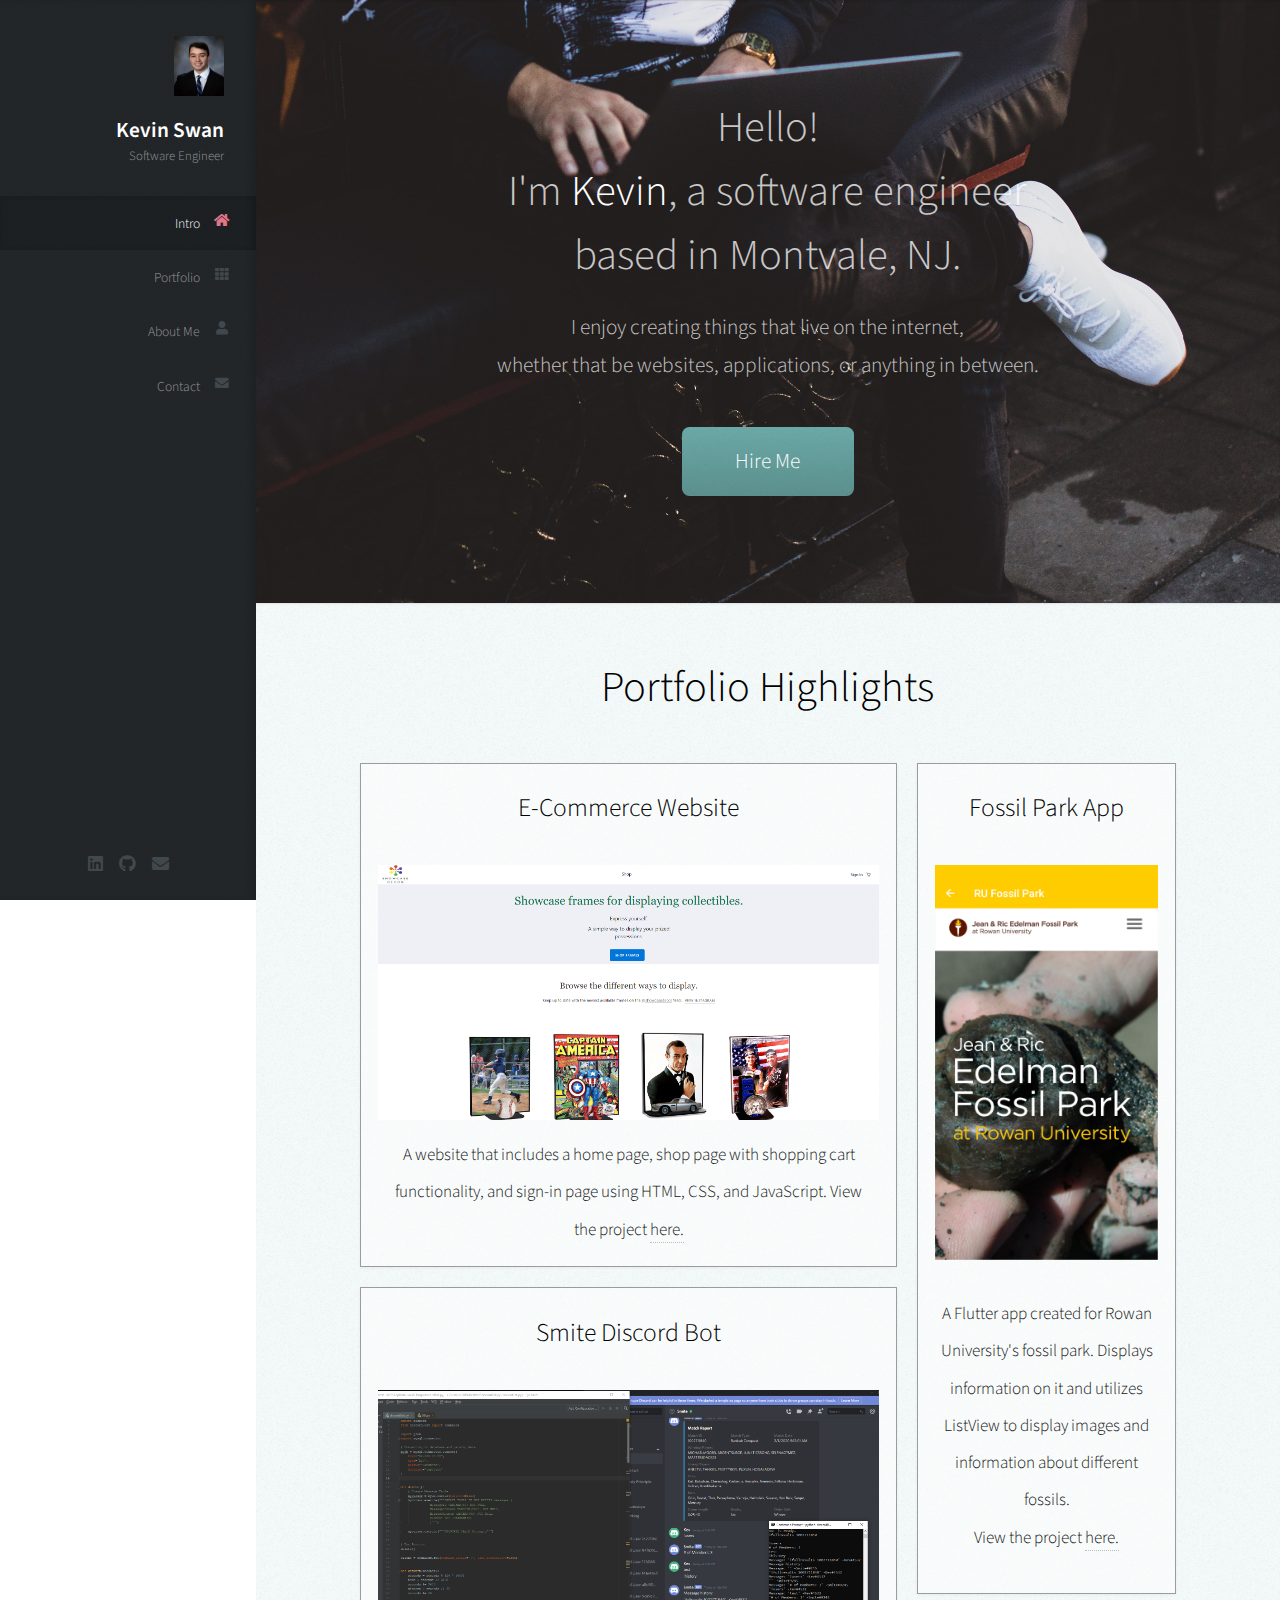
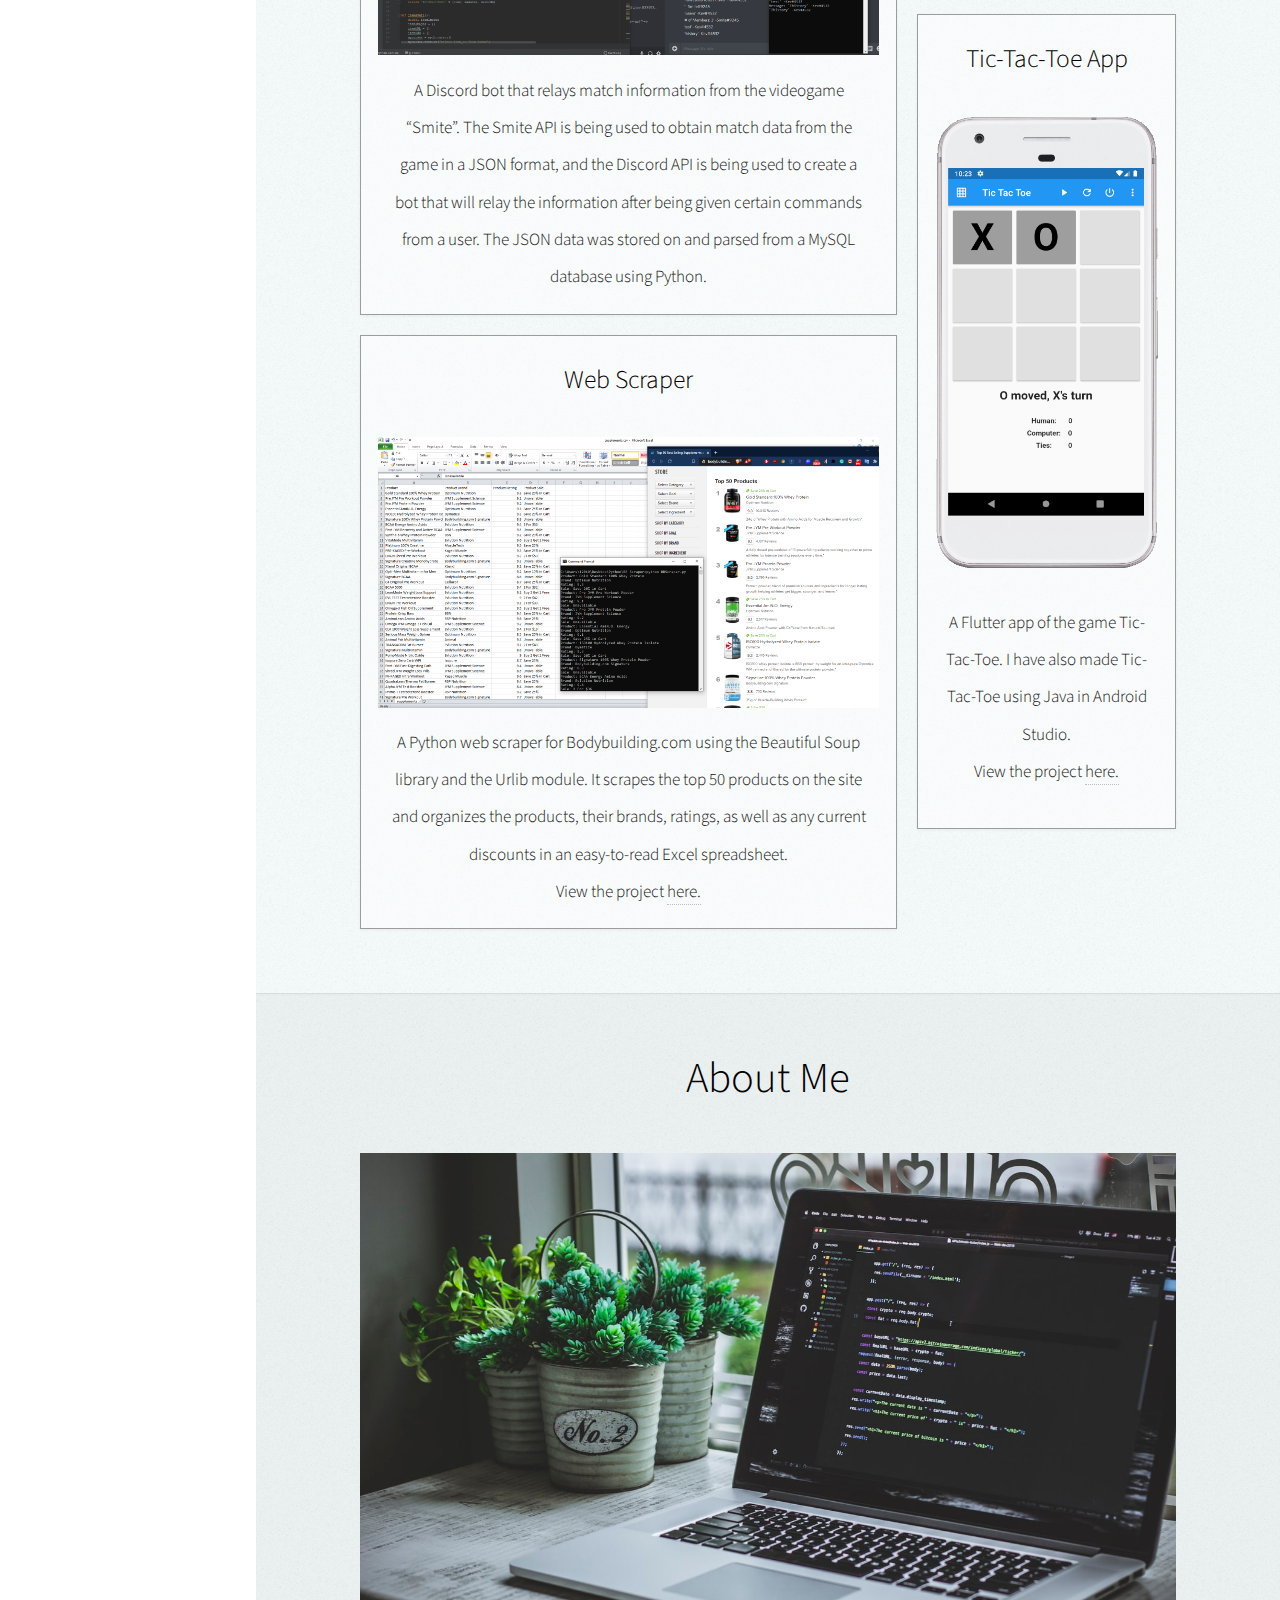
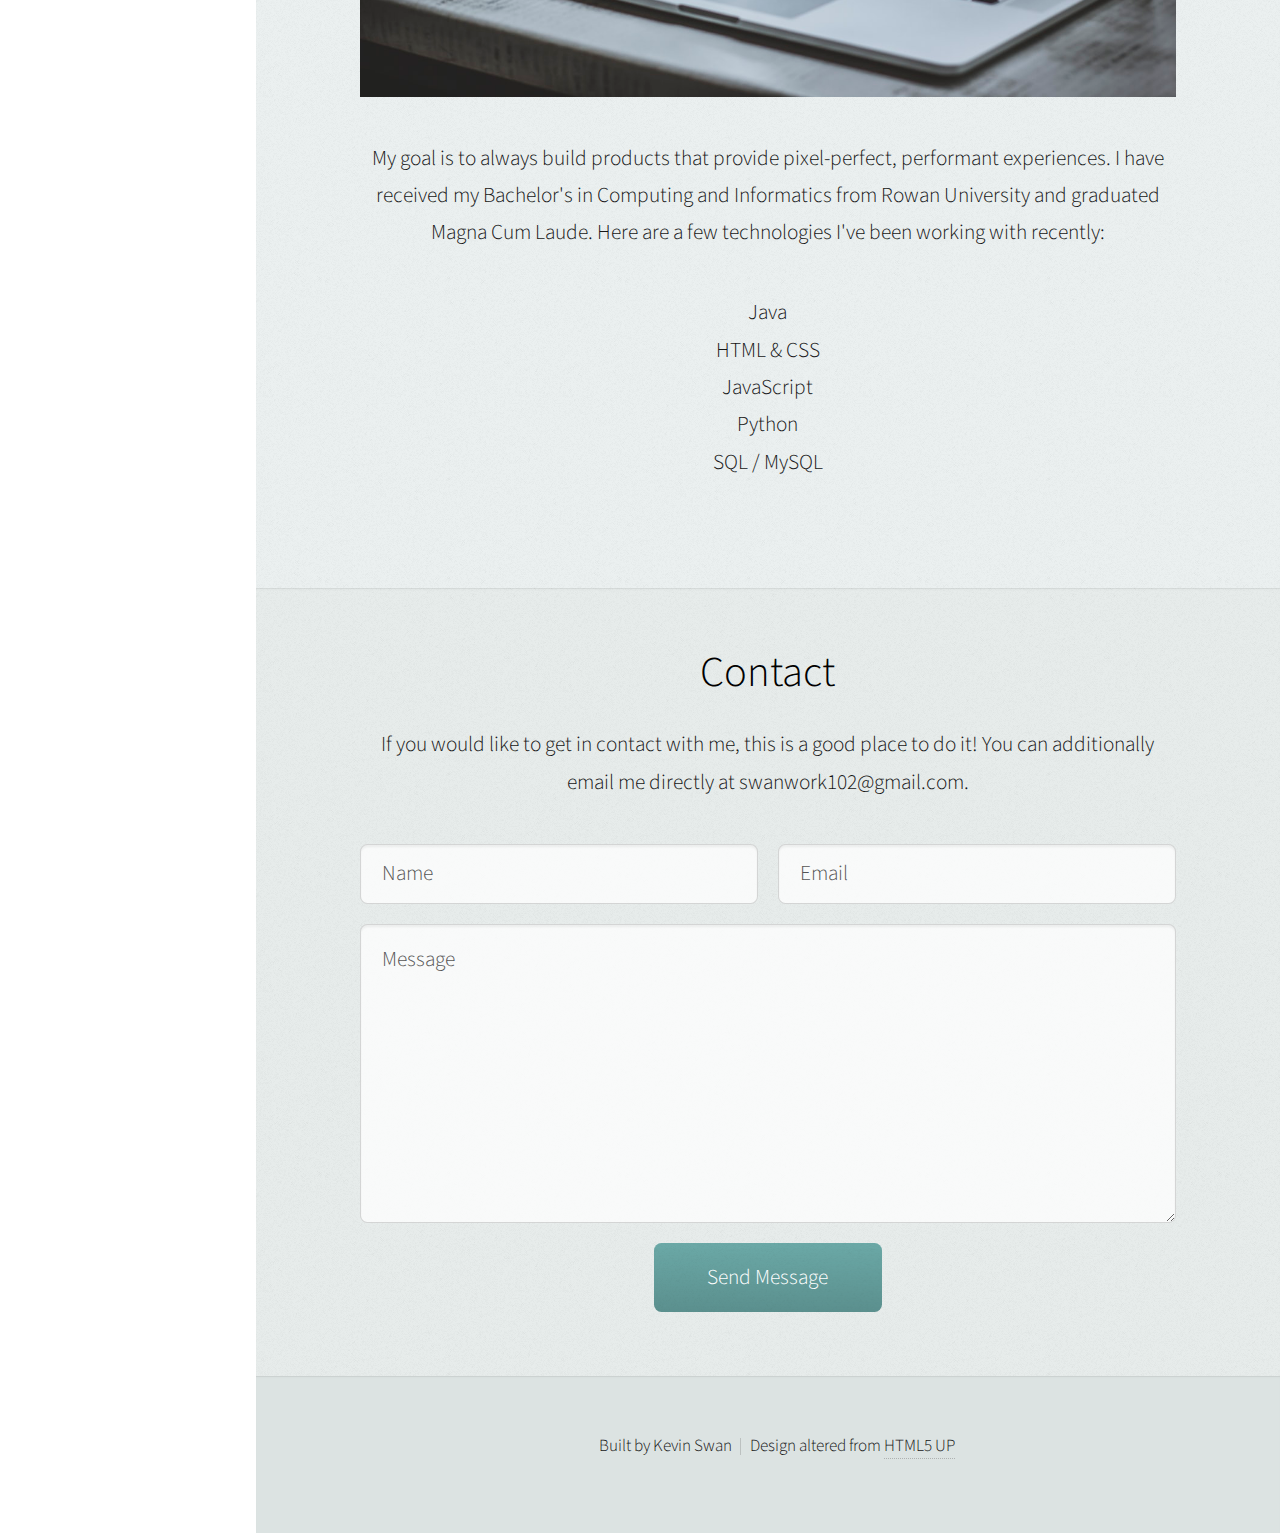
==== commit 47d56af2: "Update index.html" ====
--- a/index.html
+++ b/index.html
@@ -133,7 +133,7 @@
 									<article class="item">
 										<header>
 											<h3>Tic-Tac-Toe App</h3><br>
-										<a href="https://github.com/kevinswan102/Flutter-TicTactoe-App" target="_blank" class="image fit"><img src="images/TTTReal.PNG" alt="" /></a>
+										<a href="https://github.com/kevinswan102/Flutter-TicTactoe-App" target="_blank" class="image fit"><img src="images/TTTReal.png" alt="" /></a>
 											<p style = "padding: 9% 0%;">
 												A Flutter app of the game Tic-Tac-Toe. I have also made Tic-Tac-Toe using Java in Android Studio. <br> 
 												View the project <a href="https://github.com/kevinswan102/Flutter-TicTactoe-App"  target="_blank">here. </a>
@@ -230,4 +230,4 @@
 			<script src="assets/js/main.js"></script>
 
 	</body>
-</html>+</html>
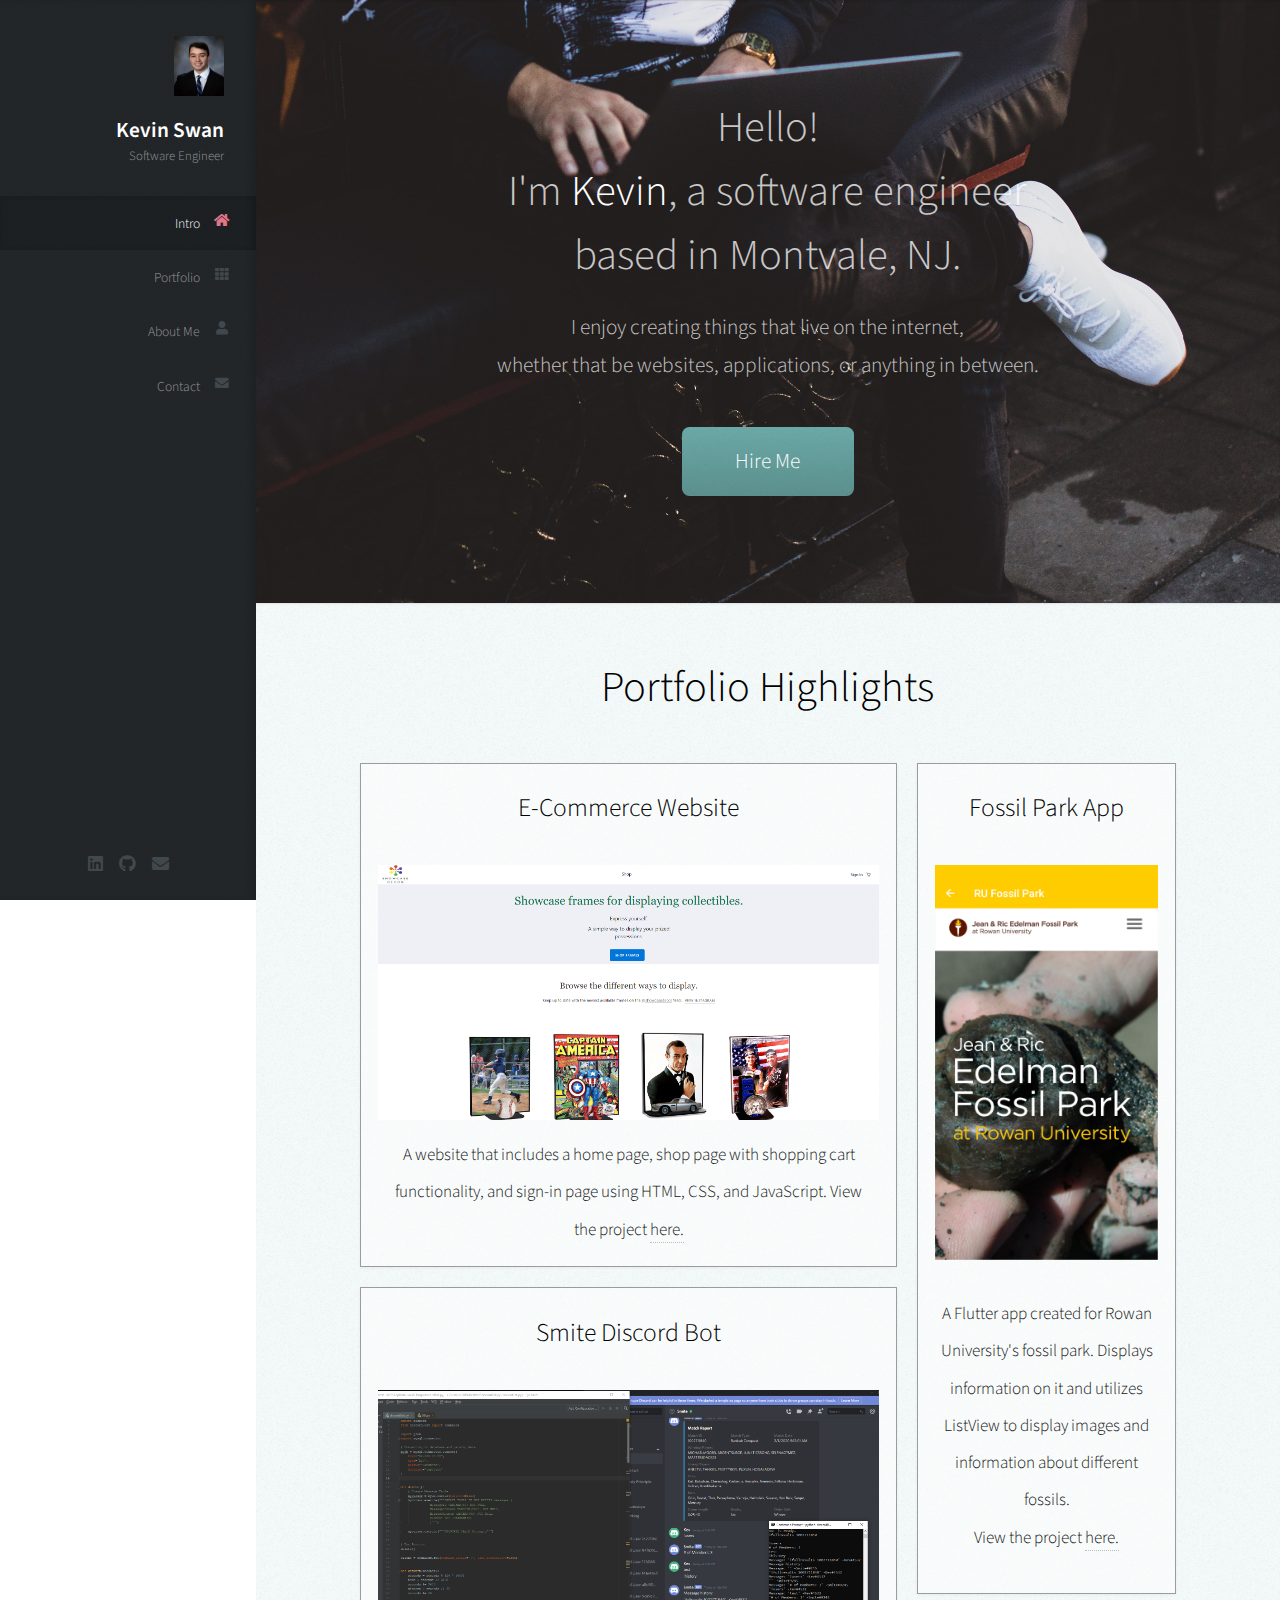
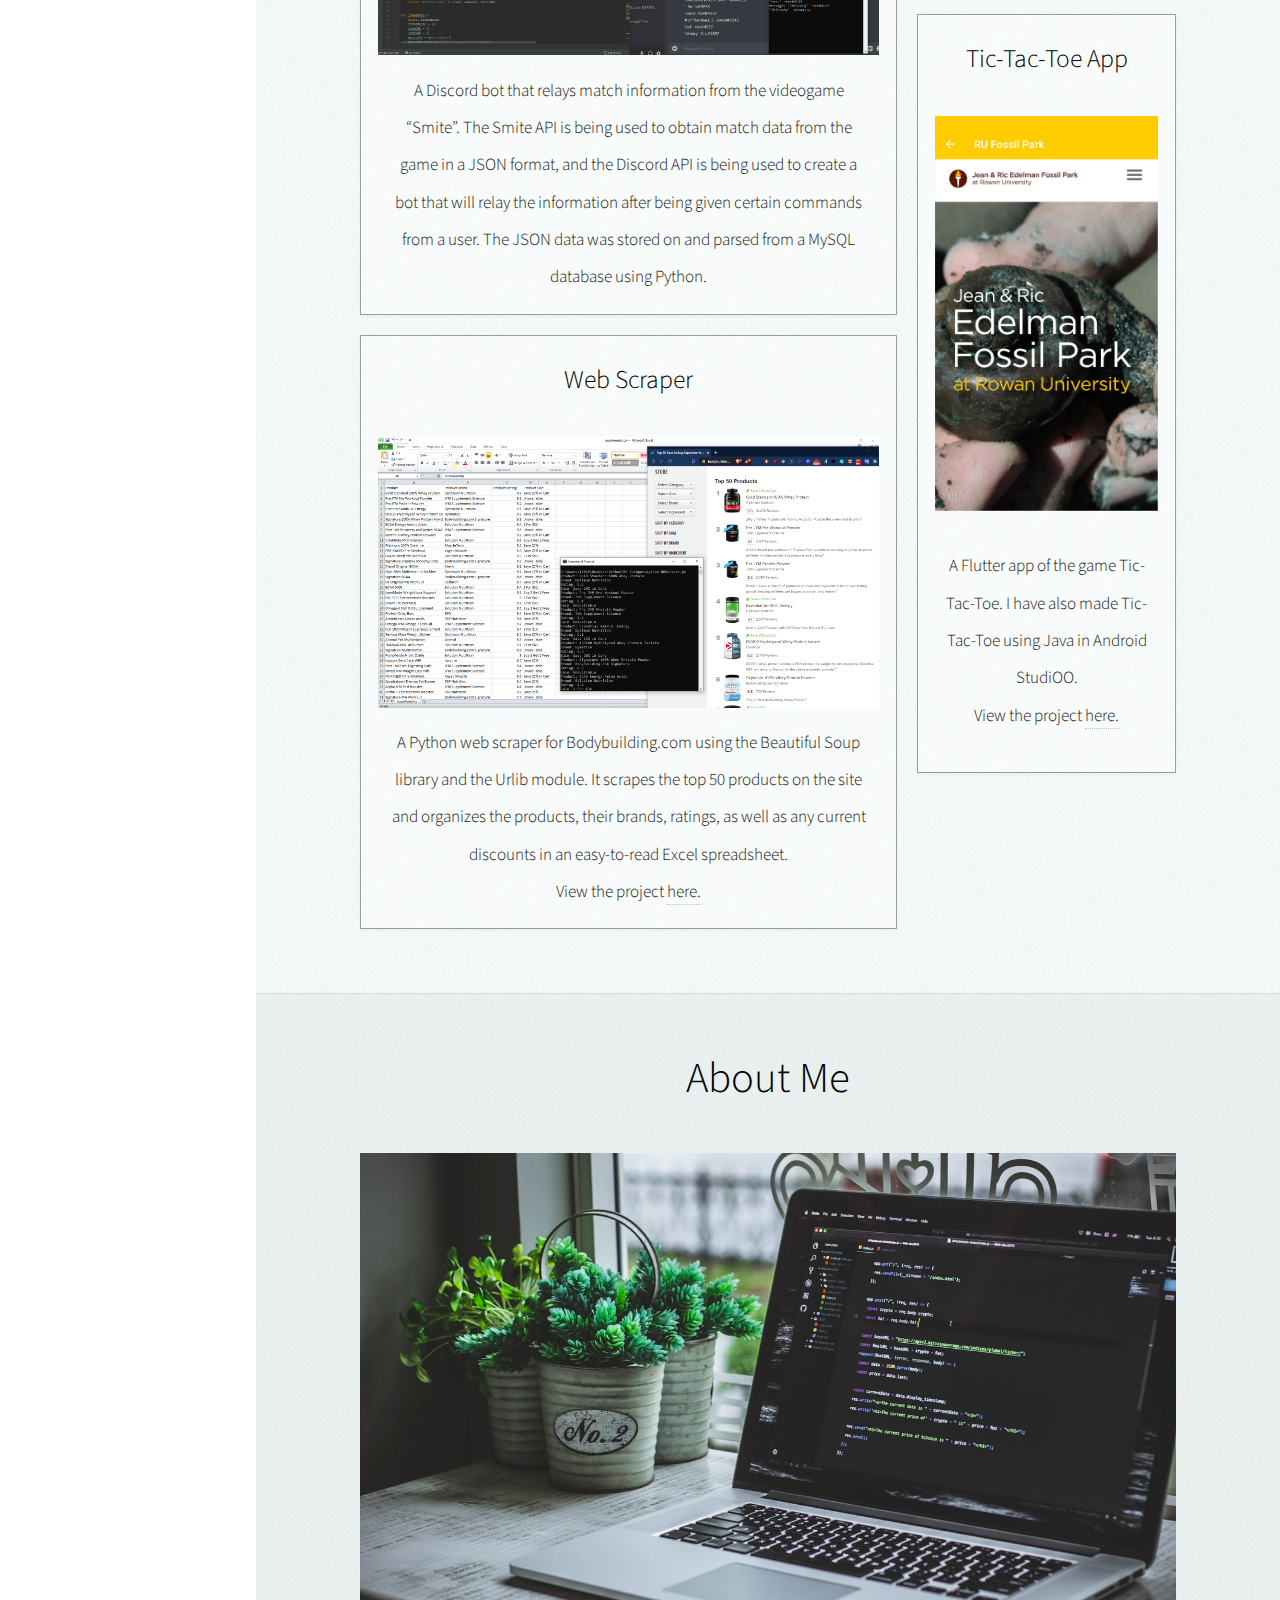
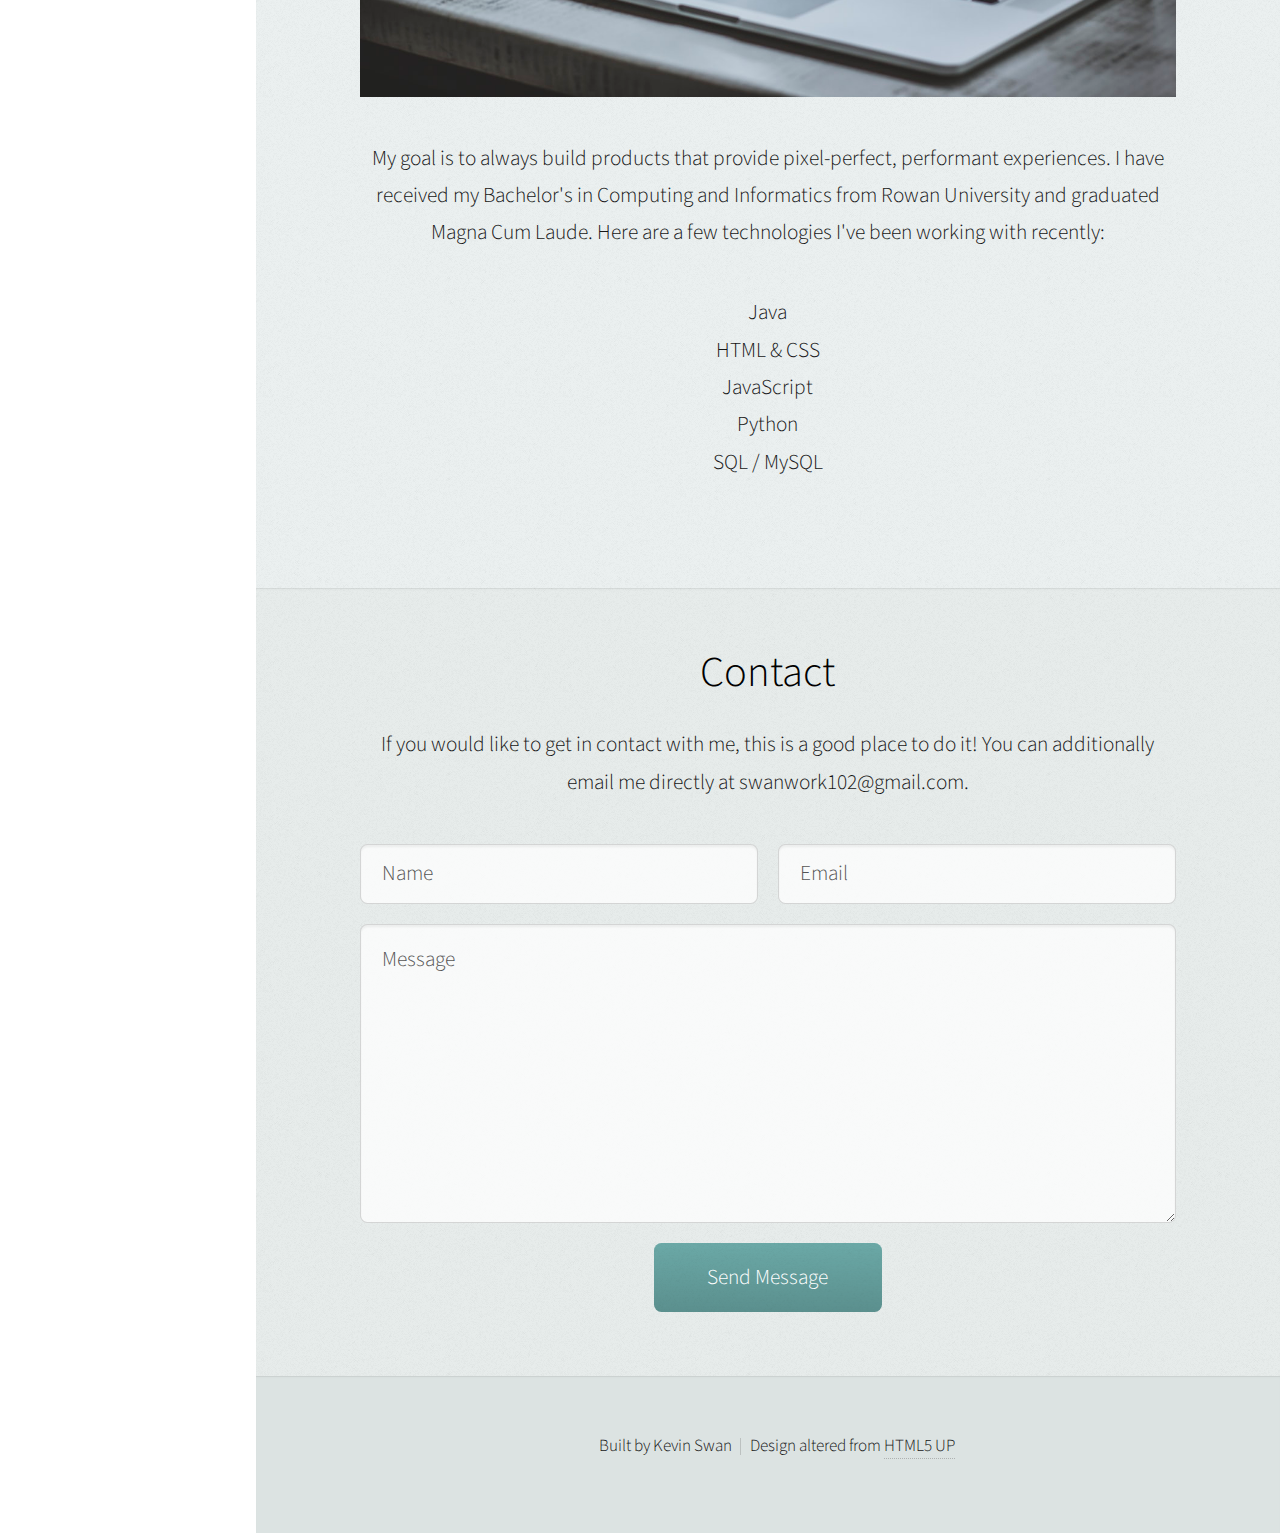
==== commit a1664fc4: "Update index.html" ====
--- a/index.html
+++ b/index.html
@@ -133,9 +133,9 @@
 									<article class="item">
 										<header>
 											<h3>Tic-Tac-Toe App</h3><br>
-										<a href="https://github.com/kevinswan102/Flutter-TicTactoe-App" target="_blank" class="image fit"><img src="images/TTTReal.png" alt="" /></a>
+										<a href="https://github.com/kevinswan102/Flutter-TicTactoe-App" target="_blank" class="image fit"><img src="images/ss3.png" alt="" /></a>
 											<p style = "padding: 9% 0%;">
-												A Flutter app of the game Tic-Tac-Toe. I have also made Tic-Tac-Toe using Java in Android Studio. <br> 
+												A Flutter app of the game Tic-Tac-Toe. I have also made Tic-Tac-Toe using Java in Android StudiOO. <br> 
 												View the project <a href="https://github.com/kevinswan102/Flutter-TicTactoe-App"  target="_blank">here. </a>
 											</p>
 										</header>
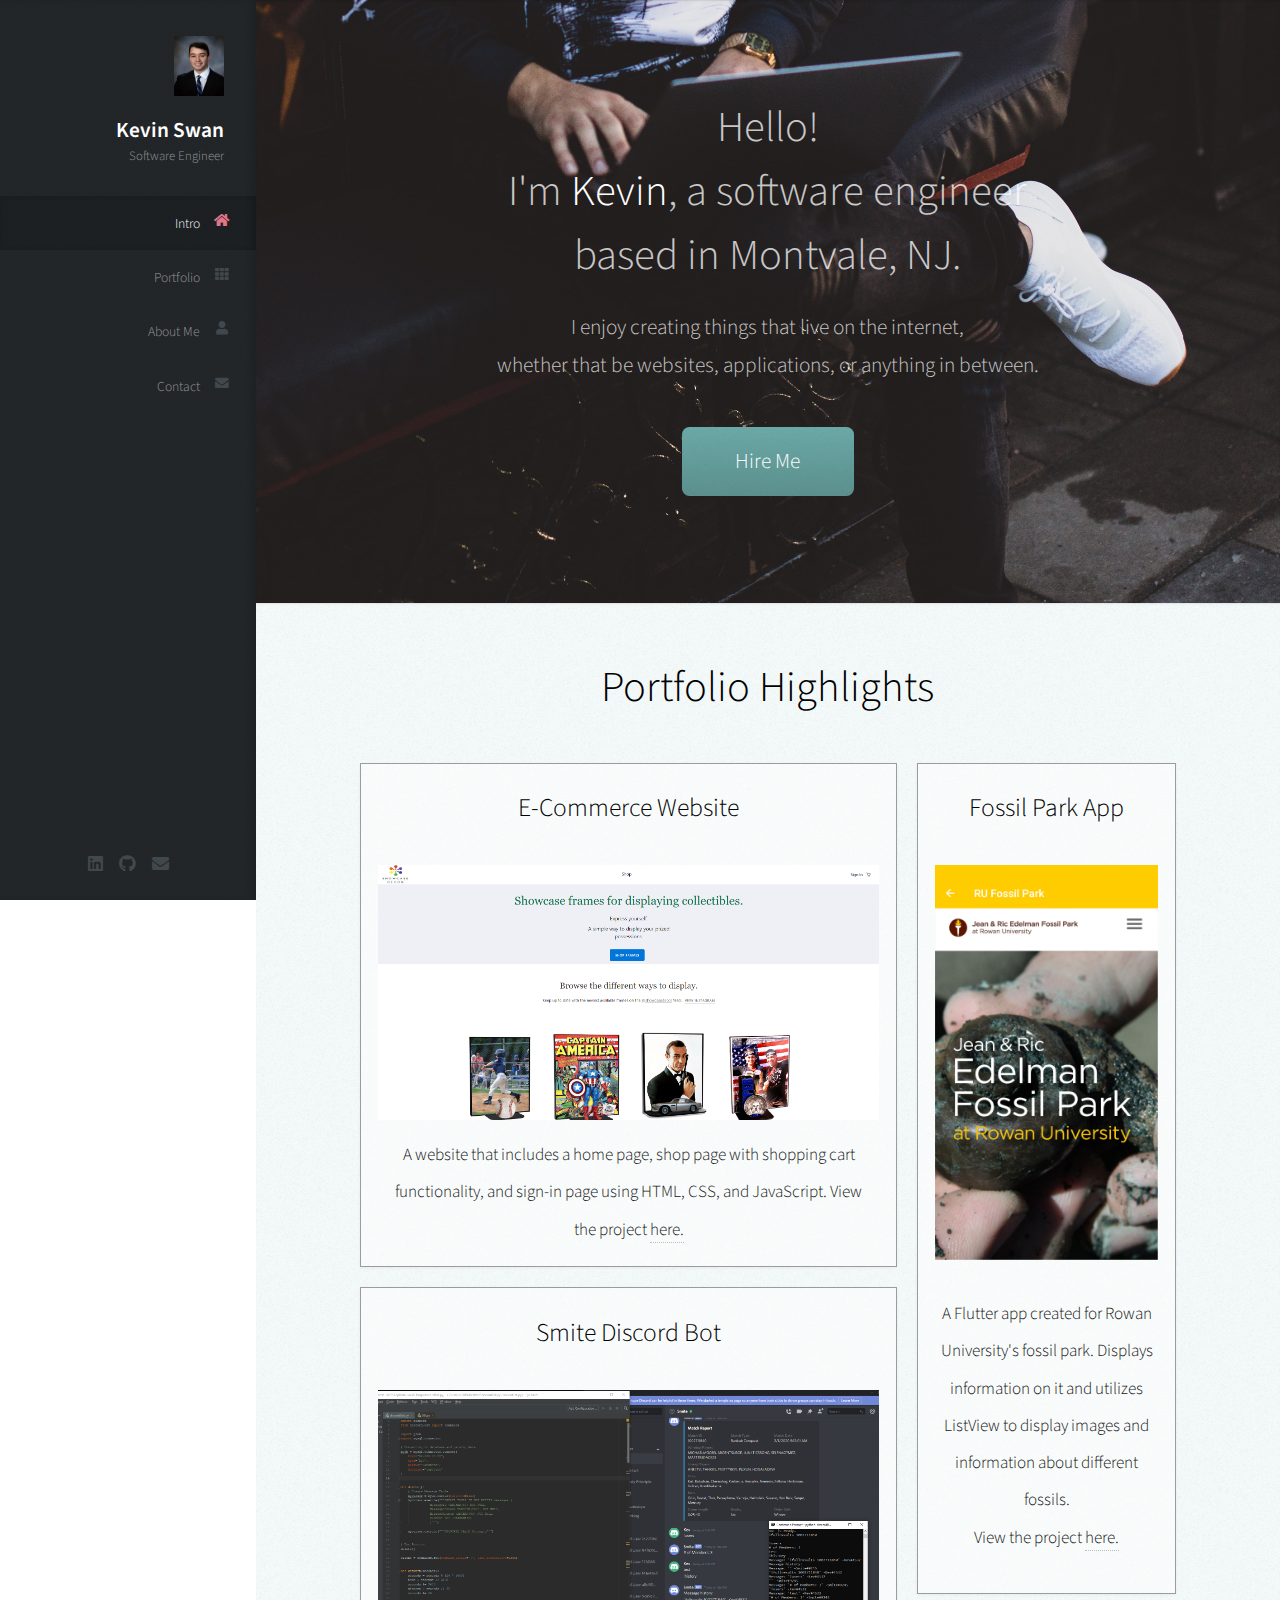
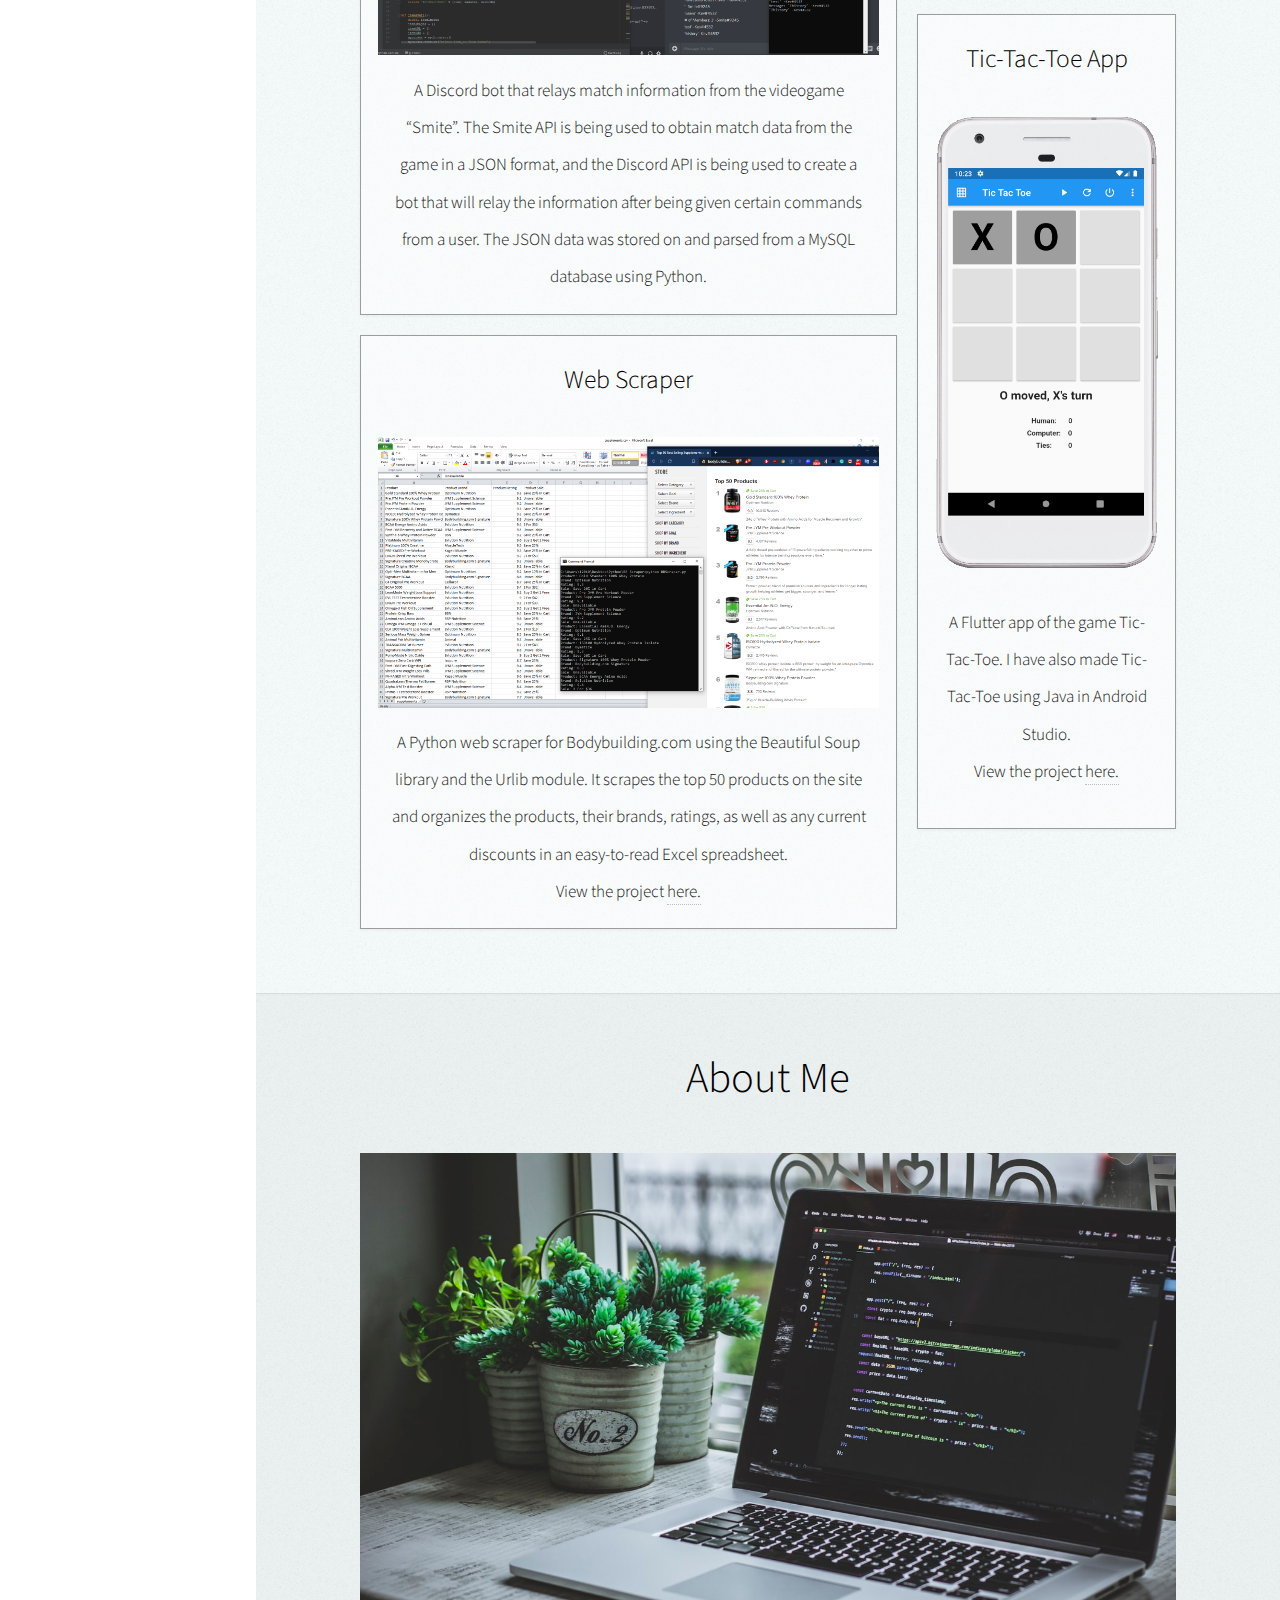
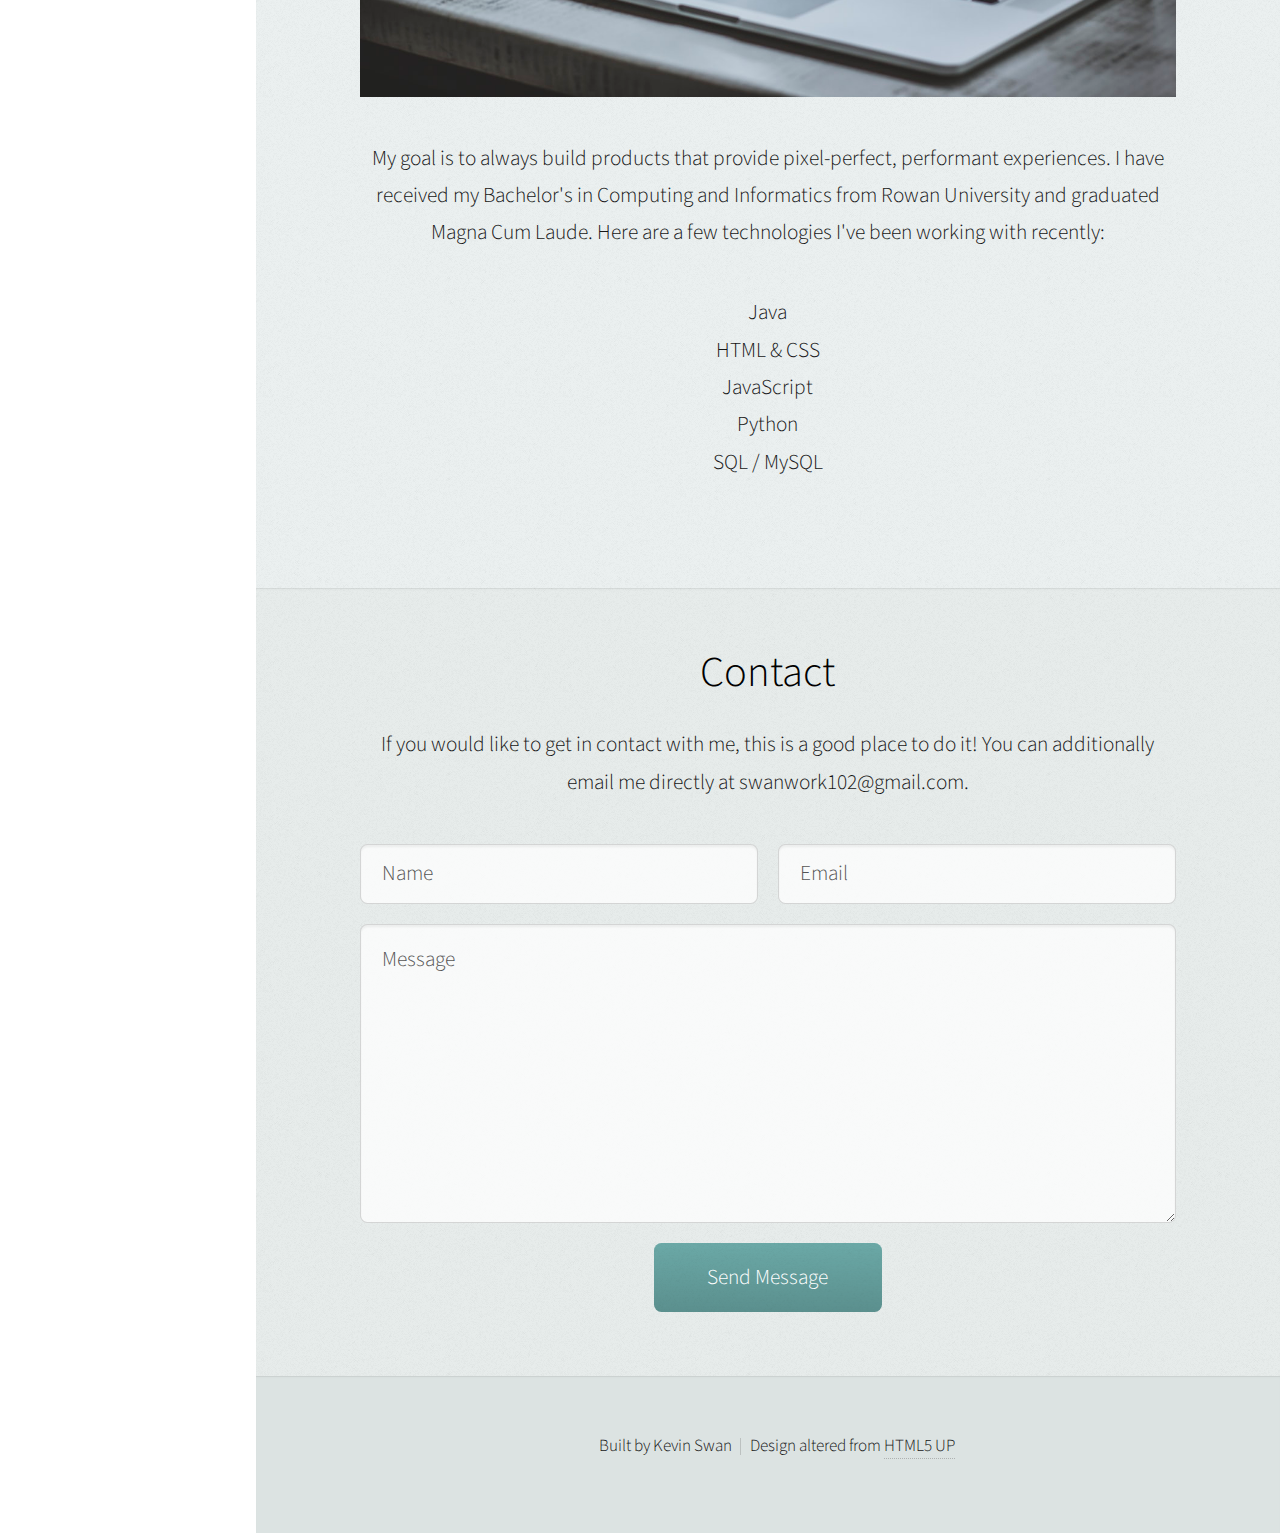
==== commit dd5030bd: "Update index.html" ====
--- a/index.html
+++ b/index.html
@@ -133,9 +133,9 @@
 									<article class="item">
 										<header>
 											<h3>Tic-Tac-Toe App</h3><br>
-										<a href="https://github.com/kevinswan102/Flutter-TicTactoe-App" target="_blank" class="image fit"><img src="images/ss3.png" alt="" /></a>
+										<a href="https://github.com/kevinswan102/Flutter-TicTactoe-App" target="_blank" class="image fit"><img src="images/TTTReal.png" alt="" /></a>
 											<p style = "padding: 9% 0%;">
-												A Flutter app of the game Tic-Tac-Toe. I have also made Tic-Tac-Toe using Java in Android StudiOO. <br> 
+												A Flutter app of the game Tic-Tac-Toe. I have also made Tic-Tac-Toe using Java in Android Studio. <br> 
 												View the project <a href="https://github.com/kevinswan102/Flutter-TicTactoe-App"  target="_blank">here. </a>
 											</p>
 										</header>
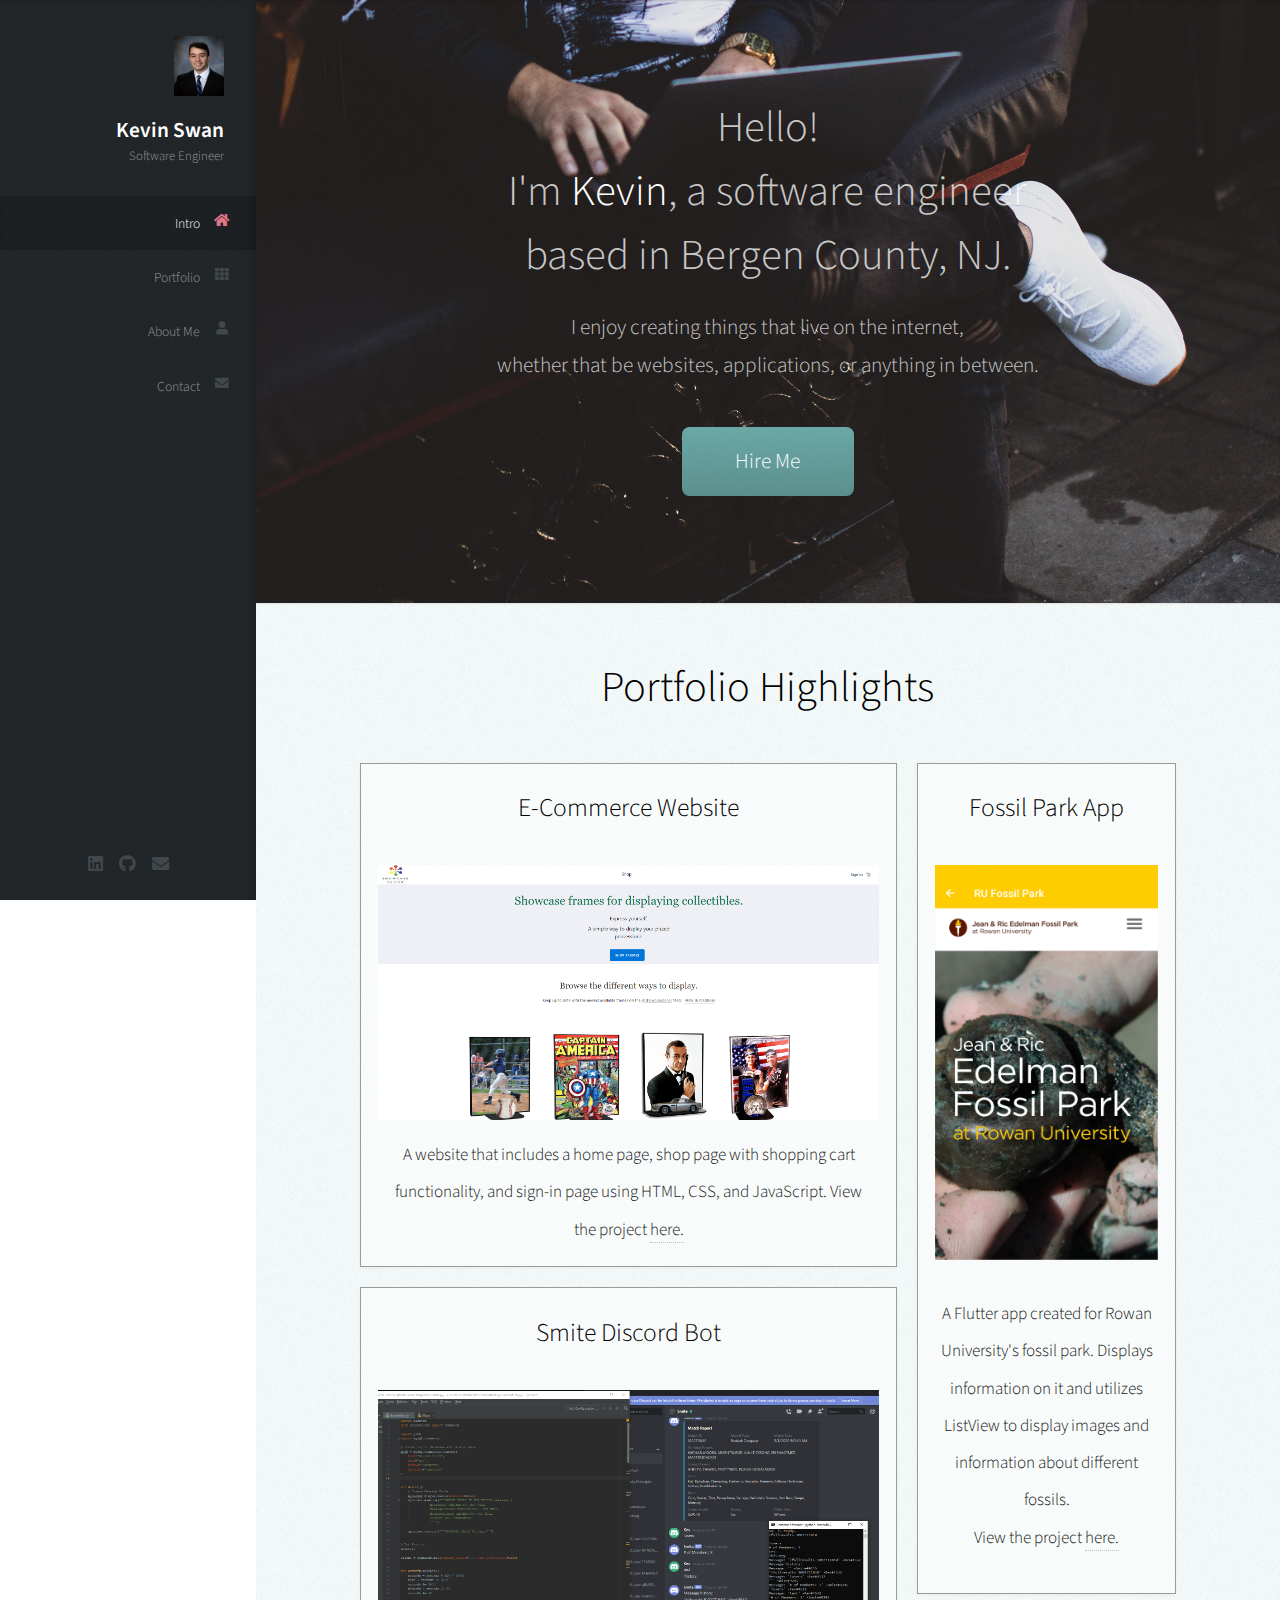
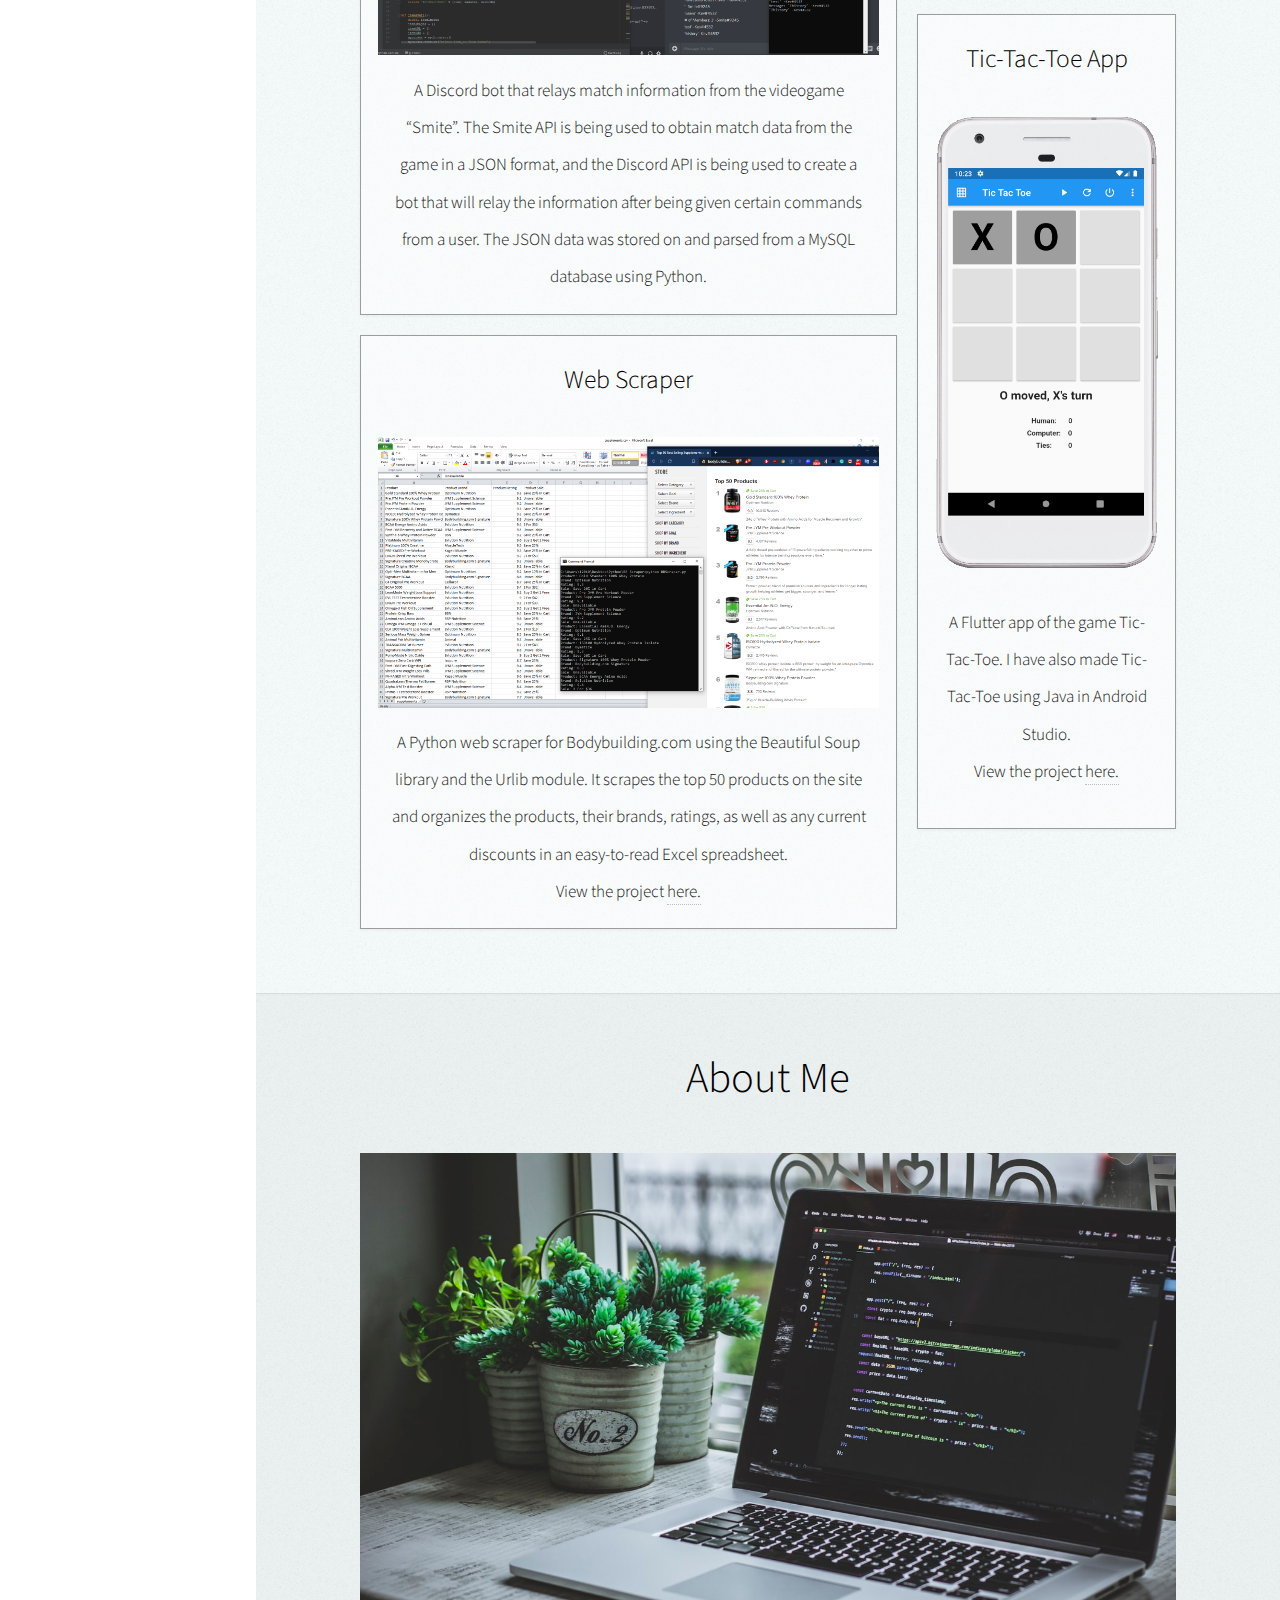
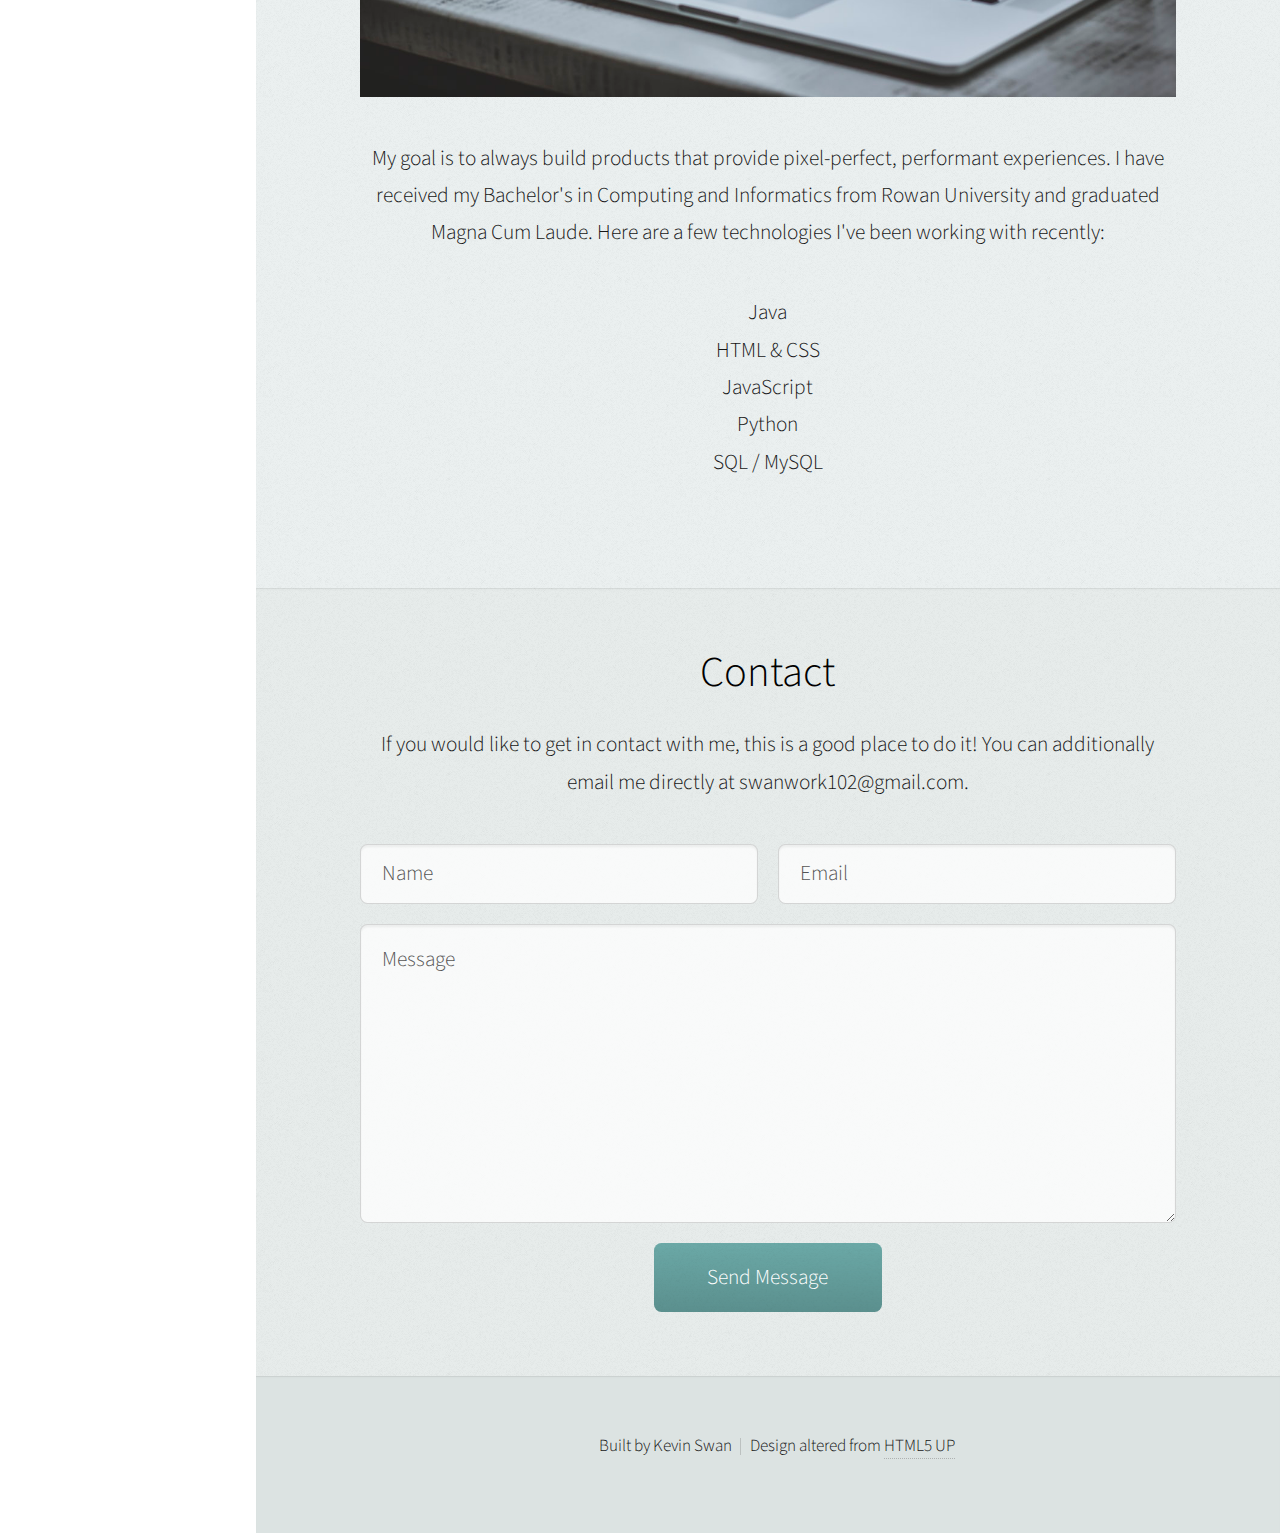
==== commit 74bfc98c: "Update index.html" ====
--- a/index.html
+++ b/index.html
@@ -60,7 +60,7 @@
 
 							<header>
 								<h2 class="alt">
-									Hello!<br> I'm <strong>Kevin</strong>, a software engineer  <br /> based in Montvale, NJ.
+									Hello!<br> I'm <strong>Kevin</strong>, a software engineer  <br /> based in Bergen County, NJ.
 								</h2>
 								
 								<p>I enjoy creating things that live on the internet, <br/> whether that be websites, applications, or anything in between.</p>
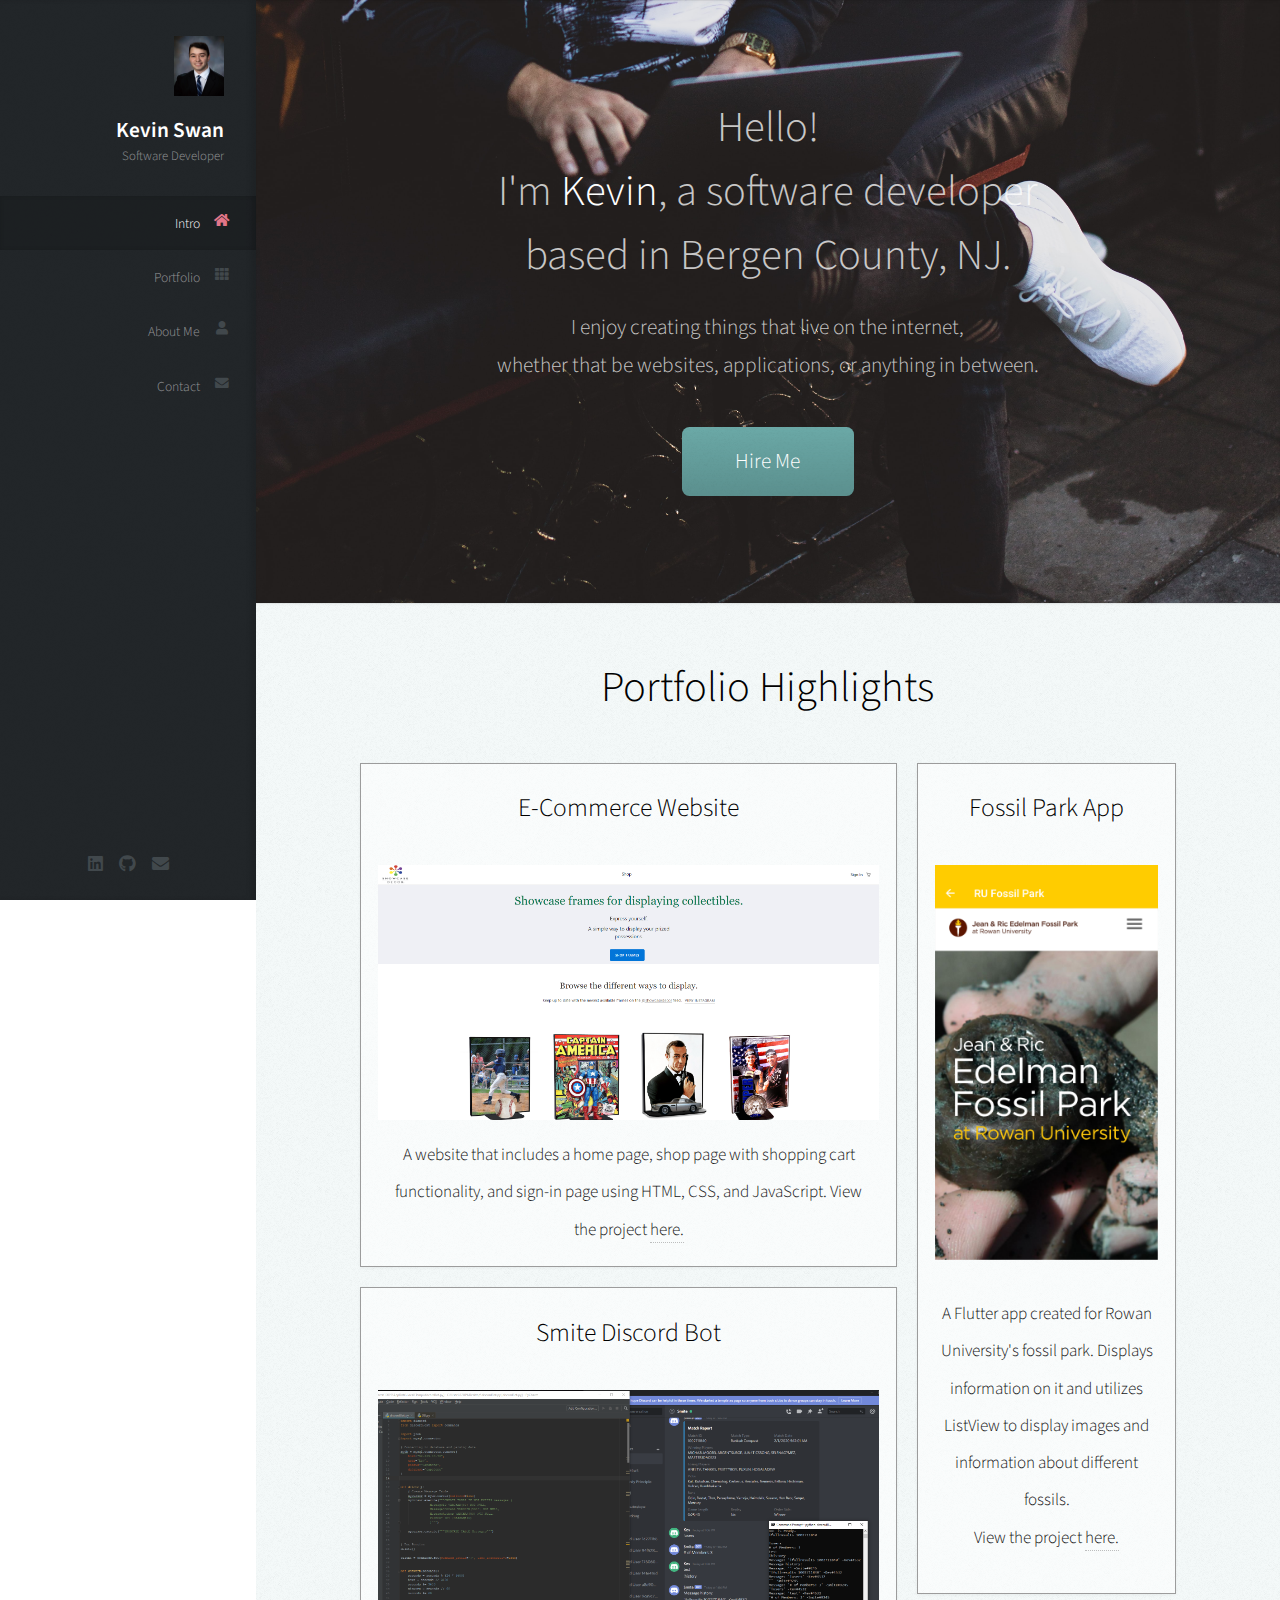
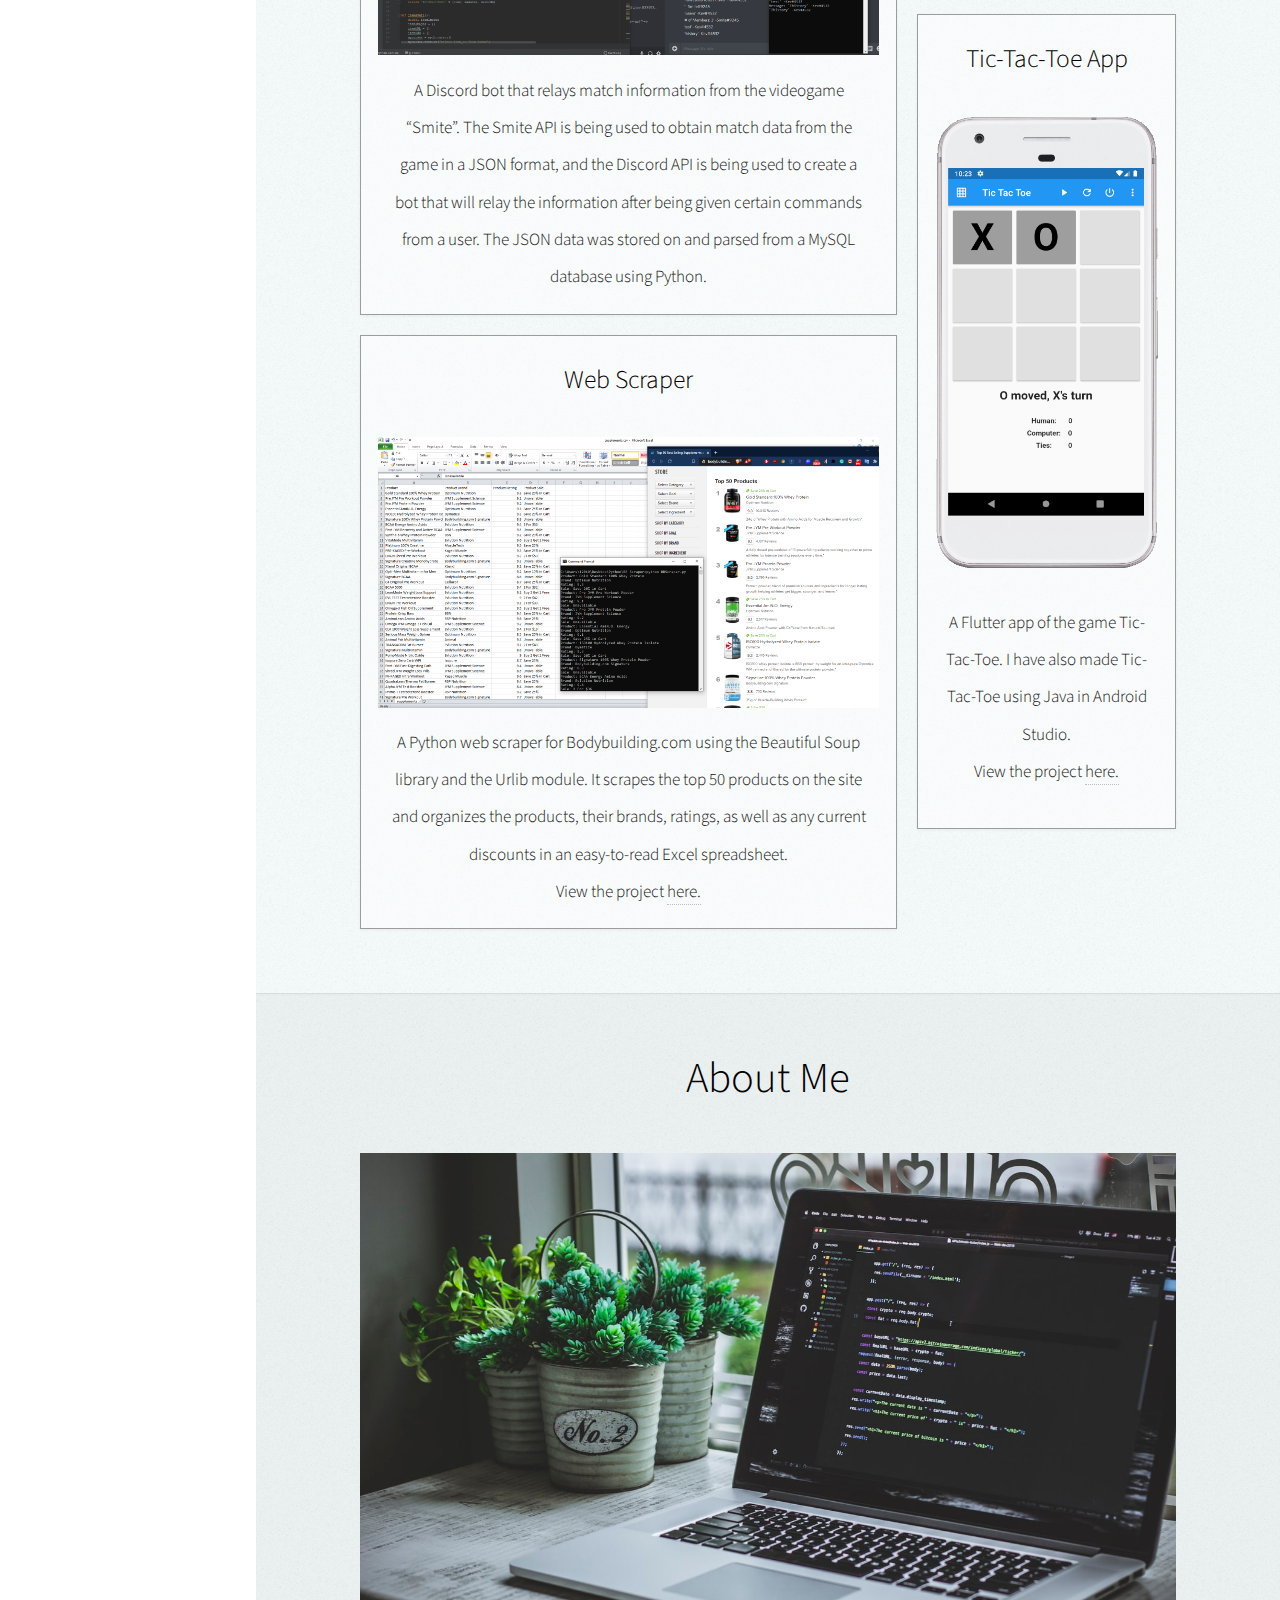
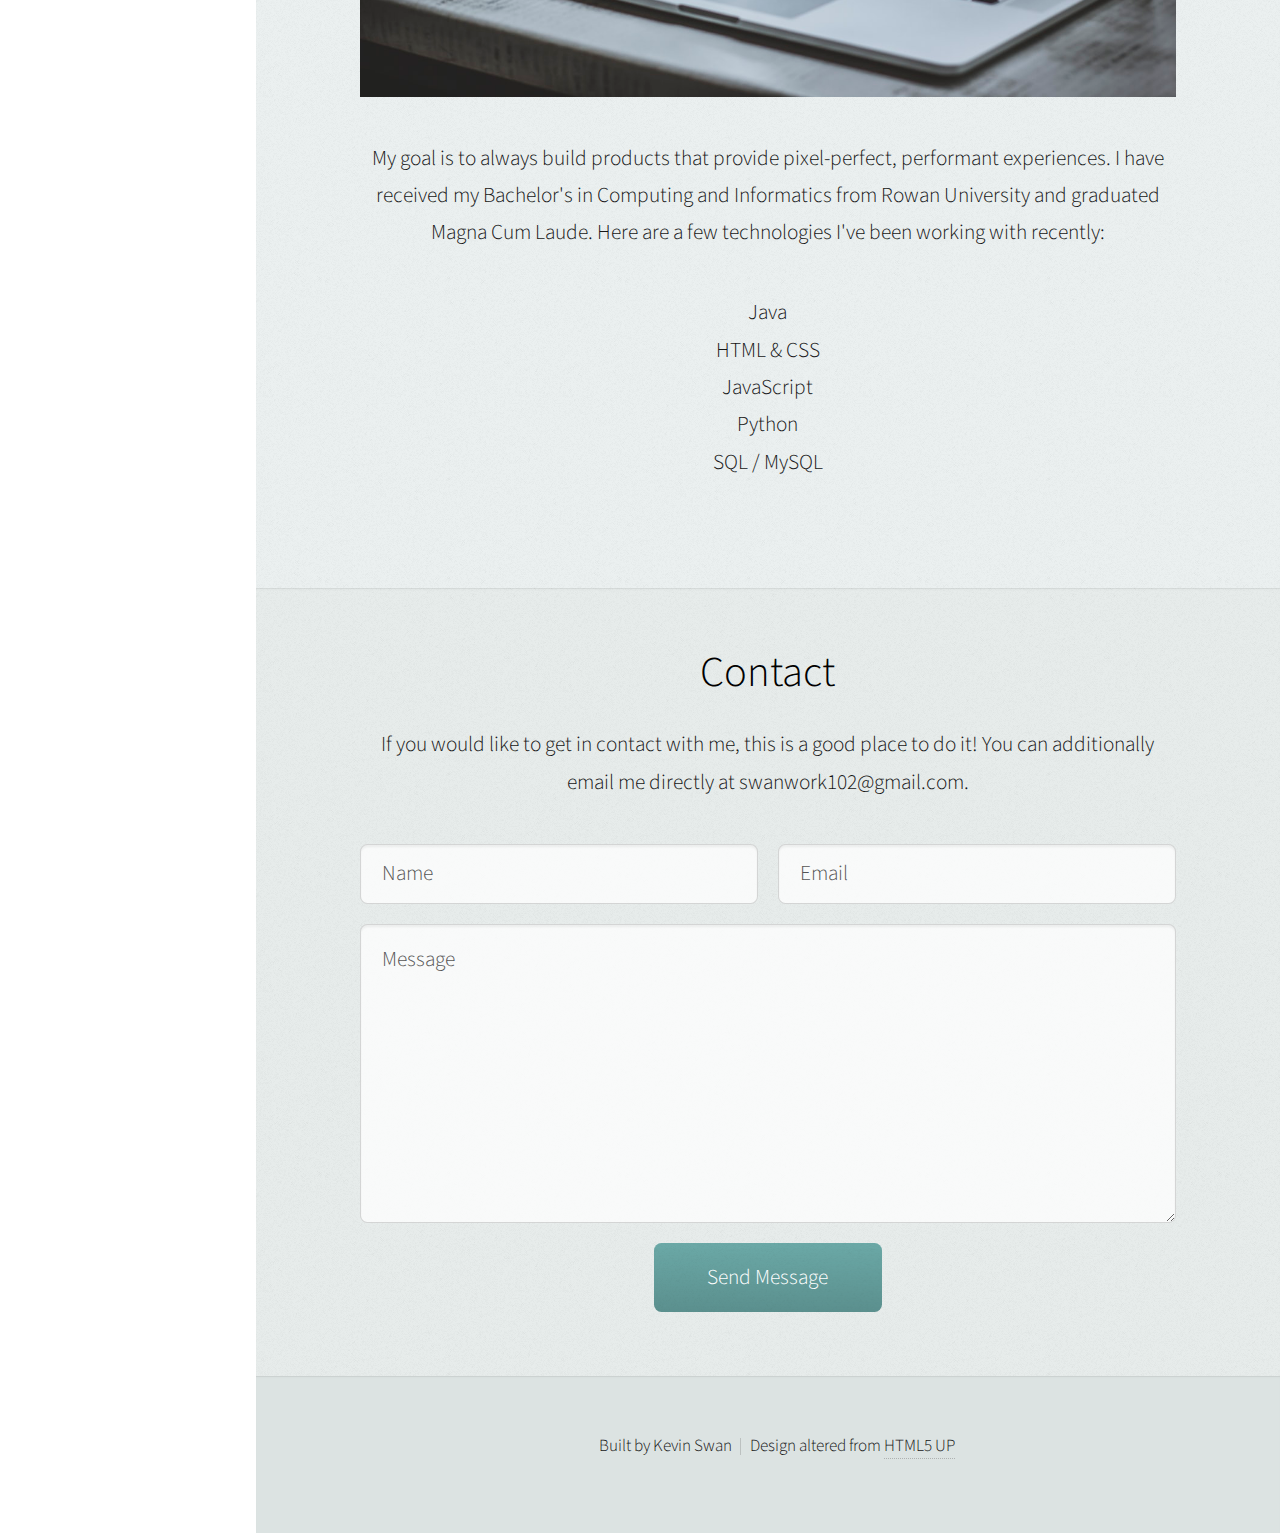
==== commit 900080f0: "Update index.html" ====
--- a/index.html
+++ b/index.html
@@ -22,7 +22,7 @@
 						<div id="logo">
 							<span class="image avatar48"><img src="images/portrait.JPEG" alt="" /></span>
 							<h1 id="title">Kevin Swan</h1>
-							<p>Software Engineer</p>
+							<p>Software Developer</p>
 						</div>
 
 					<!-- Nav -->
@@ -60,7 +60,7 @@
 
 							<header>
 								<h2 class="alt">
-									Hello!<br> I'm <strong>Kevin</strong>, a software engineer  <br /> based in Bergen County, NJ.
+									Hello!<br> I'm <strong>Kevin</strong>, a software developer  <br /> based in Bergen County, NJ.
 								</h2>
 								
 								<p>I enjoy creating things that live on the internet, <br/> whether that be websites, applications, or anything in between.</p>
